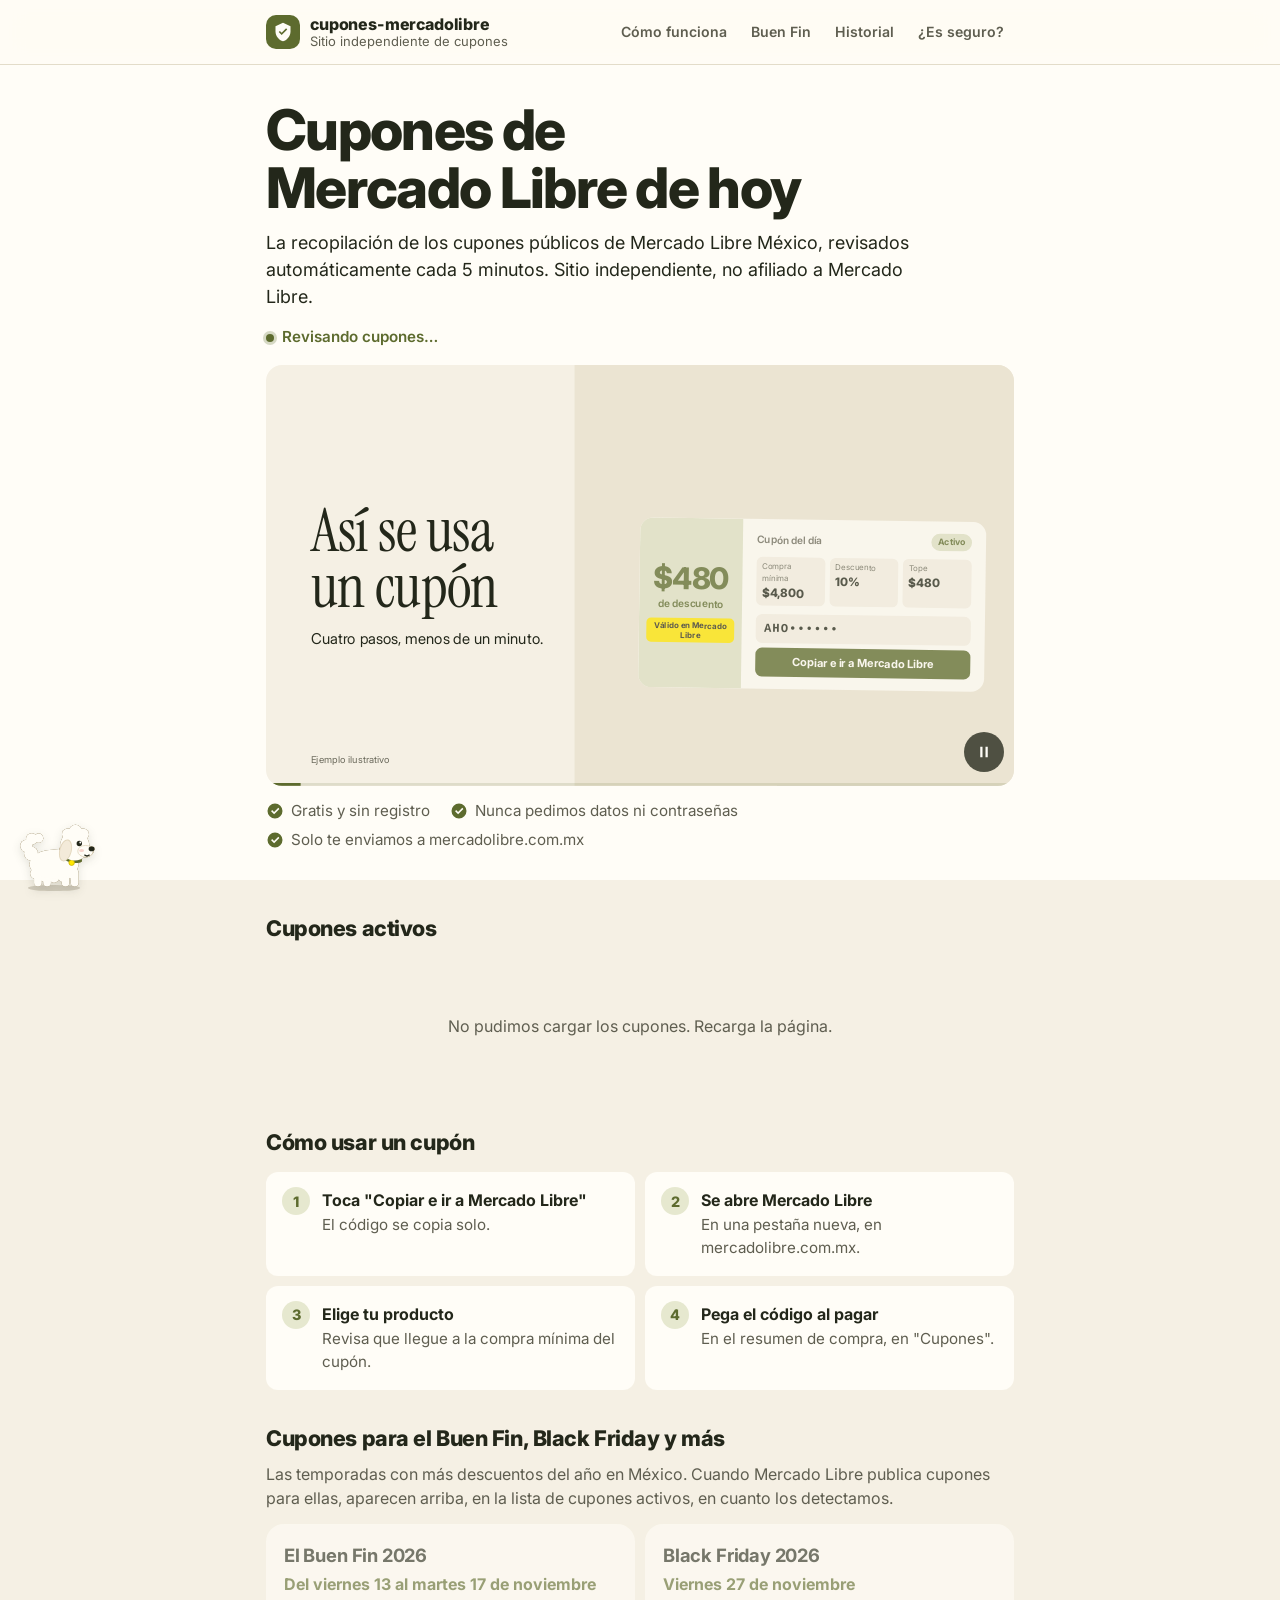
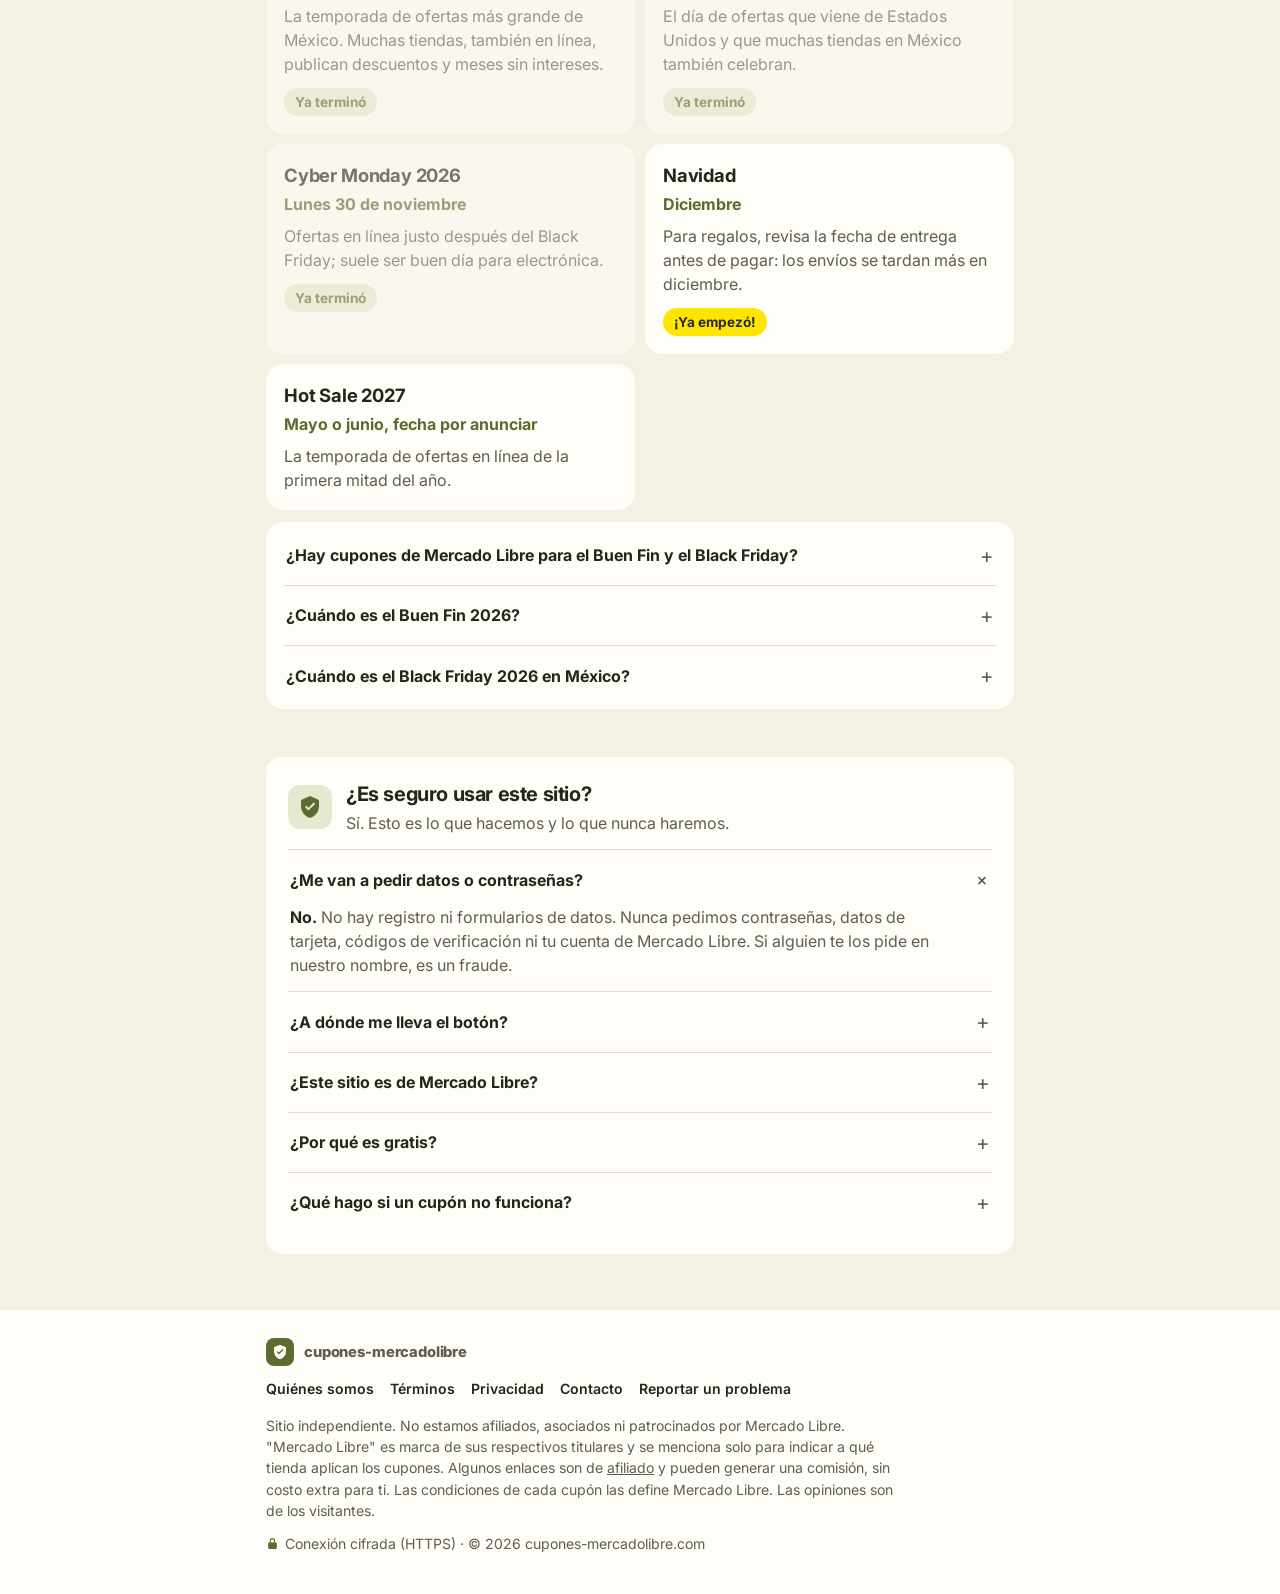
==== index.html @ 6bddc4d8 "Perrito habanero que acompaña y cupones animados - mascota.js: perrito habanero blanco dibujado en S" ====
<!doctype html>
<html lang="es-MX">
<head>
  <meta charset="utf-8">
  <meta name="viewport" content="width=device-width, initial-scale=1">
  <title>Cupones de Mercado Libre hoy: Buen Fin y Black Friday 2026</title>
  <meta name="description" content="Cupones de descuento de Mercado Libre México para hoy, revisados cada 5 minutos. Encuentra los del Buen Fin, Black Friday y Cyber Monday 2026. Gratis y sin registro.">
  <meta name="robots" content="index, follow, max-image-preview:large">
  <meta name="author" content="cupones-mercadolibre.com">
  <link rel="canonical" href="https://cupones-mercadolibre.com/">
  <meta property="og:site_name" content="cupones-mercadolibre.com (independiente)">
  <meta property="og:title" content="Cupones de Mercado Libre hoy: Buen Fin y Black Friday 2026">
  <meta property="og:description" content="Cupones públicos de Mercado Libre México revisados cada 5 minutos, también en el Buen Fin, Black Friday y Cyber Monday. Sin registro, sin pedir datos. Sitio independiente, no afiliado a Mercado Libre.">
  <meta property="og:type" content="website">
  <meta property="og:url" content="https://cupones-mercadolibre.com/">
  <meta property="og:locale" content="es_MX">
  <meta name="twitter:card" content="summary">
  <meta name="theme-color" content="#fffdf7">
  <link rel="icon" href="data:image/svg+xml,<svg xmlns='http://www.w3.org/2000/svg' viewBox='0 0 24 24'><path fill='%235d6b2e' d='M12 1 3 5v6c0 5.6 3.8 10.7 9 12 5.2-1.3 9-6.4 9-12V5l-9-4z'/><path fill='white' d='m10.4 15.6-3.5-3.5 1.4-1.4 2.1 2.1 5.3-5.3 1.4 1.4z'/></svg>">
  <link rel="preconnect" href="https://fonts.googleapis.com">
  <link rel="preconnect" href="https://fonts.gstatic.com" crossorigin>
  <link href="https://fonts.googleapis.com/css2?family=Inter:wght@400;600;700;800&family=Instrument+Serif:ital@0;1&display=swap" rel="stylesheet">
  <link rel="stylesheet" href="styles.css?v=13">
  <script type="application/ld+json">
  {
    "@context": "https://schema.org",
    "@graph": [
      {
        "@type": "Organization",
        "@id": "https://cupones-mercadolibre.com/#org",
        "name": "cupones-mercadolibre.com",
        "url": "https://cupones-mercadolibre.com/",
        "email": "contacto@cupones-mercadolibre.com",
        "description": "Sitio independiente que reúne cupones públicos para Mercado Libre México. No está afiliado, asociado ni patrocinado por MercadoLibre.",
        "contactPoint": [
          { "@type": "ContactPoint", "contactType": "customer support", "email": "contacto@cupones-mercadolibre.com", "availableLanguage": "es" },
          { "@type": "ContactPoint", "contactType": "abuse and legal", "email": "abuso@cupones-mercadolibre.com", "availableLanguage": "es" }
        ]
      },
      {
        "@type": "WebSite",
        "@id": "https://cupones-mercadolibre.com/#web",
        "url": "https://cupones-mercadolibre.com/",
        "name": "Recopilación de cupones en Mercado Libre (independiente)",
        "inLanguage": "es-MX",
        "publisher": { "@id": "https://cupones-mercadolibre.com/#org" }
      },
      {
        "@type": "FAQPage",
        "mainEntity": [
          { "@type": "Question", "name": "¿Cuándo es el Buen Fin 2026?",
            "acceptedAnswer": { "@type": "Answer", "text": "Del viernes 13 al martes 17 de noviembre de 2026, según la Secretaría de Economía." } },
          { "@type": "Question", "name": "¿Cuándo es el Black Friday 2026 en México?",
            "acceptedAnswer": { "@type": "Answer", "text": "El viernes 27 de noviembre de 2026. Muchas tiendas extienden sus ofertas hasta el Cyber Monday, el lunes 30 de noviembre." } },
          { "@type": "Question", "name": "¿Hay cupones de Mercado Libre para el Buen Fin y el Black Friday?",
            "acceptedAnswer": { "@type": "Answer", "text": "Cuando Mercado Libre publica cupones públicos para estas temporadas, aparecen en esta página en cuanto los detectamos; revisamos cada 5 minutos. Revisa la compra mínima y el tope de cada uno." } },
          { "@type": "Question", "name": "¿Me van a pedir datos o contraseñas?",
            "acceptedAnswer": { "@type": "Answer", "text": "No. No hay registro ni formularios de datos. Nunca pedimos contraseñas, tarjetas ni códigos de verificación." } },
          { "@type": "Question", "name": "¿A dónde me lleva el botón?",
            "acceptedAnswer": { "@type": "Answer", "text": "Solo a mercadolibre.com.mx, el sitio oficial. Ahí haces tu compra directamente con Mercado Libre." } },
          { "@type": "Question", "name": "¿Este sitio es de Mercado Libre?",
            "acceptedAnswer": { "@type": "Answer", "text": "No. Es un sitio independiente que reúne cupones públicos. No estamos afiliados a Mercado Libre." } },
          { "@type": "Question", "name": "¿Por qué es gratis?",
            "acceptedAnswer": { "@type": "Answer", "text": "Algunos enlaces son de afiliado: si compras, podemos recibir una pequeña comisión sin costo extra para ti." } }
        ]
      }
    ]
  }
  </script>
</head>
<body>
  <header class="top">
    <div class="wrap top-in">
      <a class="logo" href="/" aria-label="cupones-mercadolibre.com, inicio">
        <span class="logo-mark" aria-hidden="true"><svg viewBox="0 0 24 24"><path d="M12 1 3 5v6c0 5.6 3.8 10.7 9 12 5.2-1.3 9-6.4 9-12V5l-9-4z"/><path class="logo-check" d="m10.4 15.6-3.5-3.5 1.4-1.4 2.1 2.1 5.3-5.3 1.4 1.4z"/></svg></span>
        <span class="logo-txt"><span class="logo-nombre">cupones-mercadolibre</span><span class="logo-tag">Sitio independiente de cupones</span></span>
      </a>
      <nav class="nav" aria-label="Secciones">
        <a href="#como">Cómo funciona</a>
        <a href="#temporadas">Buen Fin</a>
        <a href="#historial-sec">Historial</a>
        <a href="#seguro">¿Es seguro?</a>
      </nav>
    </div>
  </header>

  <main>
    <section class="hero">
      <div class="wrap">
        <h1>Cupones de Mercado&nbsp;Libre de&nbsp;hoy</h1>
        <p class="sub">La recopilación de los cupones públicos de Mercado Libre México, revisados automáticamente cada 5 minutos. Sitio independiente, no afiliado a Mercado Libre.</p>
        <p class="vivo" id="vivo" role="status"><span class="punto" aria-hidden="true"></span><span id="vivo-texto">Revisando cupones…</span></p>
        <figure class="mg" id="mg" aria-label="Animación de 27 segundos: cómo usar un cupón, paso a paso. Los mismos pasos están escritos en «Cómo usar un cupón».">
          <div class="mg-escena" aria-hidden="true">
            <!-- Columna de texto -->
            <div class="mg-texto">
              <div class="mg-bloque" data-b="titulo">
                <p class="mg-titulo">Así se usa<br>un cupón</p>
                <p class="mg-lead">Cuatro pasos, menos de un minuto.</p>
              </div>
              <div class="mg-bloque" data-b="1"><span class="mg-n">1</span><p class="mg-h">Toca el botón del cupón</p><p class="mg-lead">«Copiar e ir a Mercado Libre» copia el código por ti.</p></div>
              <div class="mg-bloque" data-b="2"><span class="mg-n">2</span><p class="mg-h">Se abre Mercado&nbsp;Libre</p><p class="mg-lead">En una pestaña nueva, en mercadolibre.com.mx.</p></div>
              <div class="mg-bloque" data-b="3"><span class="mg-n">3</span><p class="mg-h">Elige tu producto</p><p class="mg-lead">Revisa que llegue a la compra mínima: $4,800.</p></div>
              <div class="mg-bloque" data-b="4"><span class="mg-n">4</span><p class="mg-h">Pega el código al&nbsp;pagar</p><p class="mg-lead">En el resumen de compra, en «Cupones».</p></div>
              <div class="mg-bloque" data-b="final">
                <p class="mg-titulo">Ahorraste <em data-total-ahorro>$480</em></p>
                <p class="mg-lead">Los cupones de hoy, revisados cada 5 minutos, en <span class="nowrap">cupones-mercadolibre.com</span></p>
                <p class="mg-nota">Sitio independiente, no afiliado a Mercado Libre.</p>
              </div>
            </div>

            <!-- Panel con la cámara -->
            <div class="mg-panel">
              <div class="mg-camara">
                <!-- El cupón, como se ve en este sitio -->
                <div class="mg-ticket">
                  <div class="mg-talon"><b>$480</b><span>de descuento</span><em class="mg-tienda">Válido en Mercado Libre</em></div>
                  <div class="mg-cuerpo">
                    <div class="mg-fila"><span>Cupón del día</span><i>Activo</i></div>
                    <div class="mg-datos"><div><small>Compra mínima</small>$4,800</div><div><small>Descuento</small>10%</div><div><small>Tope</small>$480</div></div>
                    <div class="mg-accion"><span class="mg-codigo"><span data-codigo>AHO••••••</span></span><span class="mg-btn">Copiar e ir a Mercado Libre</span></div>
                  </div>
                </div>
                <div class="mg-chip">AHORROMAX</div>

                <!-- El teléfono -->
                <div class="mg-tel">
                  <div class="mg-pantalla">
                    <div class="mg-barra"><span class="mg-candado"></span>mercadolibre.com.mx</div>
                    <div class="mg-vista" data-v="carga"><span class="mg-giro"></span><p>Abriendo Mercado Libre…</p></div>
                    <div class="mg-vista" data-v="producto">
                      <div class="mg-foto"><svg viewBox="0 0 200 160"><path d="M40 100V82a60 60 0 0 1 120 0v18" fill="none" stroke="currentColor" stroke-width="12" stroke-linecap="round"/><rect x="22" y="92" width="40" height="56" rx="16"/><rect x="138" y="92" width="40" height="56" rx="16"/></svg></div>
                      <p class="mg-prod">Audífonos inalámbricos con cancelación de ruido</p>
                      <p class="mg-precio">$5,299</p>
                      <p class="mg-envio">Envío gratis</p>
                      <span class="mg-btn mg-btn-ancho" data-carrito>Agregar al carrito</span>
                    </div>
                    <div class="mg-vista" data-v="pago">
                      <p class="mg-resumen">Resumen de compra</p>
                      <div class="mg-linea"><span>Producto</span><span>$5,299</span></div>
                      <div class="mg-linea"><span>Envío</span><span class="mg-verde">Gratis</span></div>
                      <p class="mg-etq">Cupones</p>
                      <div class="mg-campo"><span data-campo>Ingresa el código</span><span class="mg-aplicar" data-aplicar>Aplicar</span></div>
                      <div class="mg-linea mg-cupon" data-linea-cupon><span>Cupón AHORROMAX</span><span>−$480</span></div>
                      <div class="mg-linea mg-total"><span>Total</span><span data-total>$5,299</span></div>
                    </div>
                  </div>
                </div>

                <span class="mg-dedo"></span>
              </div>
              <div class="mg-toast">Código AHORROMAX copiado</div>
            </div>
            <span class="mg-ilustrativo">Ejemplo ilustrativo</span>
            <div class="mg-progreso"><span></span></div>
          </div>
          <button class="mg-control" type="button" aria-label="Pausar la animación" data-estado="play">
            <svg class="i-pausa" viewBox="0 0 24 24" aria-hidden="true"><path d="M7 5h3v14H7zm7 0h3v14h-3z"/></svg>
            <svg class="i-play" viewBox="0 0 24 24" aria-hidden="true"><path d="M8 5v14l11-7z"/></svg>
          </button>
        </figure>
        <ul class="confianza" aria-label="Por qué es seguro">
          <li><span class="ok" aria-hidden="true"></span>Gratis y sin registro</li>
          <li><span class="ok" aria-hidden="true"></span>Nunca pedimos datos ni contraseñas</li>
          <li><span class="ok" aria-hidden="true"></span>Solo te enviamos a mercadolibre.com.mx</li>
        </ul>
      </div>
    </section>

    <div class="wrap">
      <div class="seccion-titulo">
        <h2>Cupones activos</h2>
        <div id="categorias" class="chips" role="group" aria-label="Filtrar por categoría" hidden></div>
      </div>
      <section id="lista" class="lista" aria-live="polite">
        <div class="cupon esqueleto"></div>
        <div class="cupon esqueleto"></div>
        <div class="cupon esqueleto"></div>
      </section>
      <p id="vacio" class="vacio" hidden>Por ahora no hay cupones activos. Vuelve en unos minutos.</p>

      <section id="como" class="como" aria-labelledby="como-t">
        <h2 id="como-t">Cómo usar un cupón</h2>
        <ol class="pasos">
          <li><strong>Toca "Copiar e ir a Mercado Libre"</strong><span>El código se copia solo.</span></li>
          <li><strong>Se abre Mercado Libre</strong><span>En una pestaña nueva, en mercadolibre.com.mx.</span></li>
          <li><strong>Elige tu producto</strong><span>Revisa que llegue a la compra mínima del cupón.</span></li>
          <li><strong>Pega el código al pagar</strong><span>En el resumen de compra, en "Cupones".</span></li>
        </ol>
      </section>

      <section id="agotados-sec" class="bloque" hidden>
        <div class="seccion-titulo"><h2>Agotados hoy</h2></div>
        <div id="agotados" class="lista"></div>
      </section>

      <section id="temporadas" class="temporadas" aria-labelledby="temp-t">
        <div class="seccion-titulo">
          <h2 id="temp-t">Cupones para el Buen Fin, Black Friday y más</h2>
          <p class="seccion-sub">Las temporadas con más descuentos del año en México. Cuando Mercado Libre publica cupones para ellas, aparecen arriba, en la lista de cupones activos, en cuanto los detectamos.</p>
        </div>
        <ol class="temp-lista">
          <li data-inicio="2026-11-13" data-fin="2026-11-17">
            <h3>El Buen Fin 2026</h3>
            <p class="temp-fecha">Del viernes 13 al martes 17 de noviembre</p>
            <p>La temporada de ofertas más grande de México. Muchas tiendas, también en línea, publican descuentos y meses sin intereses.</p>
            <span class="temp-estado"></span>
          </li>
          <li data-inicio="2026-11-27" data-fin="2026-11-27">
            <h3>Black Friday 2026</h3>
            <p class="temp-fecha">Viernes 27 de noviembre</p>
            <p>El día de ofertas que viene de Estados Unidos y que muchas tiendas en México también celebran.</p>
            <span class="temp-estado"></span>
          </li>
          <li data-inicio="2026-11-30" data-fin="2026-11-30">
            <h3>Cyber Monday 2026</h3>
            <p class="temp-fecha">Lunes 30 de noviembre</p>
            <p>Ofertas en línea justo después del Black Friday; suele ser buen día para electrónica.</p>
            <span class="temp-estado"></span>
          </li>
          <li data-inicio="2026-12-01" data-fin="2026-12-24">
            <h3>Navidad</h3>
            <p class="temp-fecha">Diciembre</p>
            <p>Para regalos, revisa la fecha de entrega antes de pagar: los envíos se tardan más en diciembre.</p>
            <span class="temp-estado"></span>
          </li>
          <li>
            <h3>Hot Sale 2027</h3>
            <p class="temp-fecha">Mayo o junio, fecha por anunciar</p>
            <p>La temporada de ofertas en línea de la primera mitad del año.</p>
          </li>
        </ol>
        <div class="faq temp-faq">
          <details>
            <summary>¿Hay cupones de Mercado Libre para el Buen Fin y el Black Friday?</summary>
            <p>Cuando Mercado Libre publica cupones públicos para estas temporadas, aparecen en esta página en cuanto los detectamos; revisamos cada 5 minutos. Revisa la compra mínima y el tope de cada uno.</p>
          </details>
          <details>
            <summary>¿Cuándo es el Buen Fin 2026?</summary>
            <p>Del viernes 13 al martes 17 de noviembre de 2026, según la Secretaría de Economía.</p>
          </details>
          <details>
            <summary>¿Cuándo es el Black Friday 2026 en México?</summary>
            <p>El viernes 27 de noviembre de 2026. Muchas tiendas extienden sus ofertas hasta el Cyber Monday, el lunes 30 de noviembre.</p>
          </details>
        </div>
      </section>

      <section id="opiniones-sec" class="opiniones" aria-labelledby="op-t" hidden>
        <div class="seccion-titulo">
          <h2 id="op-t">Opiniones</h2>
          <p class="seccion-sub">¿Te funcionó un cupón? Cuéntalo para ayudar a otros.</p>
        </div>
        <form id="op-form" class="op-form">
          <label class="op-campo">Cupón
            <select id="op-cupon" name="cupon" required></select>
          </label>
          <label class="op-campo"><span>Tu nombre <small>(opcional)</small></span>
            <input name="nombre" maxlength="30" autocomplete="nickname">
          </label>
          <label class="op-campo">Tu opinión
            <textarea name="texto" maxlength="280" rows="3" required placeholder="¿Te funcionó? ¿Con qué compra lo usaste?"></textarea>
          </label>
          <div class="op-acciones">
            <span class="op-regla">Sin enlaces ni datos personales.</span>
            <button class="btn btn-chico" type="submit">Publicar</button>
          </div>
          <p class="op-error" role="alert" hidden></p>
        </form>
        <ul id="op-lista" class="op-lista"></ul>
      </section>

      <section id="historial-sec" class="bloque" hidden>
        <div class="seccion-titulo">
          <h2>Historial de cupones</h2>
          <p class="seccion-sub">Todos los cupones que hemos publicado, aunque ya no estén vigentes.</p>
        </div>
        <div id="historial" class="lista"></div>
      </section>

      <section id="seguro" class="seguro" aria-labelledby="seguro-t">
        <div class="seguro-cabeza">
          <span class="seguro-icono" aria-hidden="true"><svg viewBox="0 0 24 24"><path d="M12 1 3 5v6c0 5.6 3.8 10.7 9 12 5.2-1.3 9-6.4 9-12V5l-9-4z"/><path class="logo-check" d="m10.4 15.6-3.5-3.5 1.4-1.4 2.1 2.1 5.3-5.3 1.4 1.4z"/></svg></span>
          <div>
            <h2 id="seguro-t">¿Es seguro usar este sitio?</h2>
            <p>Sí. Esto es lo que hacemos y lo que nunca haremos.</p>
          </div>
        </div>
        <div class="faq">
          <details open>
            <summary>¿Me van a pedir datos o contraseñas?</summary>
            <p><strong>No.</strong> No hay registro ni formularios de datos. Nunca pedimos contraseñas, datos de tarjeta, códigos de verificación ni tu cuenta de Mercado Libre. Si alguien te los pide en nuestro nombre, es un fraude.</p>
          </details>
          <details>
            <summary>¿A dónde me lleva el botón?</summary>
            <p>Solo a <strong>mercadolibre.com.mx</strong>, el sitio oficial. Antes de pagar, revisa que la dirección del navegador diga <strong>mercadolibre.com.mx</strong>. Ahí haces tu compra directamente con Mercado Libre.</p>
          </details>
          <details>
            <summary>¿Este sitio es de Mercado Libre?</summary>
            <p>No. Somos un sitio <strong>independiente</strong> que reúne cupones públicos para que sea más fácil encontrarlos. No estamos afiliados a Mercado Libre. <a href="/acerca">Quiénes somos</a>.</p>
          </details>
          <details>
            <summary>¿Por qué es gratis?</summary>
            <p>Algunos enlaces son de <a href="/acerca#afiliados">afiliado</a>: si compras, podemos recibir una pequeña comisión. <strong>A ti no te cuesta nada extra</strong> y el precio es el mismo.</p>
          </details>
          <details>
            <summary>¿Qué hago si un cupón no funciona?</summary>
            <p>Los cupones los define Mercado Libre y pueden agotarse en minutos. Revisa la compra mínima y el tope. Si crees que hay un error, déjalo en las opiniones del cupón o escríbenos a <a href="mailto:contacto@cupones-mercadolibre.com">contacto@cupones-mercadolibre.com</a>.</p>
          </details>
        </div>
      </section>
    </div>
  </main>

  <footer class="pie">
    <div class="wrap">
      <div class="pie-arriba">
        <a class="logo logo-pie" href="/"><span class="logo-mark" aria-hidden="true"><svg viewBox="0 0 24 24"><path d="M12 1 3 5v6c0 5.6 3.8 10.7 9 12 5.2-1.3 9-6.4 9-12V5l-9-4z"/><path class="logo-check" d="m10.4 15.6-3.5-3.5 1.4-1.4 2.1 2.1 5.3-5.3 1.4 1.4z"/></svg></span><span class="logo-nombre">cupones-mercadolibre</span></a>
        <nav class="pie-links"><a href="/acerca">Quiénes somos</a><a href="/terminos">Términos</a><a href="/privacidad">Privacidad</a><a href="/acerca#contacto">Contacto</a><a href="/acerca#quejas">Reportar un problema</a></nav>
      </div>
      <p>Sitio independiente. No estamos afiliados, asociados ni patrocinados por Mercado Libre. "Mercado Libre" es marca de sus respectivos titulares y se menciona solo para indicar a qué tienda aplican los cupones. Algunos enlaces son de <a href="/acerca#afiliados">afiliado</a> y pueden generar una comisión, sin costo extra para ti. Las condiciones de cada cupón las define Mercado Libre. Las opiniones son de los visitantes.</p>
      <p class="pie-ssl"><span class="candado" aria-hidden="true"></span>Conexión cifrada (HTTPS) · © <span id="anio"></span> cupones-mercadolibre.com<button id="mostrar-perrito" class="mostrar-perrito" type="button" hidden> · Mostrar al perrito</button></p>
    </div>
  </footer>

  <div id="toast" class="toast" role="status" aria-live="polite"></div>

  <script src="app.js?v=13"></script>
  <script src="motion.js?v=11" defer></script>
  <script src="mascota.js?v=13" defer></script>
</body>
</html>
---- styles.css ----
/* Paleta marfil y verde oliva, siempre clara (también con el celular en modo oscuro). */
:root {
  color-scheme: light;
  --bg: #f5f0e4;
  --card: #fffdf7;
  --text: #23271a;
  --muted: #5f5e50;
  --line: #e3dcc9;
  --soft: #efe9da;
  --accent: #5d6b2e;
  --accent-ink: #fffdf7;
  --accent-soft: #e6e8cf;
  --accent-line: #cdd2a8;
  --warn: #9a4a0c;
  --warn-soft: #f8ead8;
  --heart: #c2263f;
  --heart-soft: #f9e3e3;
  --ml: #ffe600;
  --radius: 14px;
  --ease-out: cubic-bezier(0.23, 1, 0.32, 1);
}

* { box-sizing: border-box; }
[hidden] { display: none !important; }
html { -webkit-text-size-adjust: 100%; scroll-behavior: smooth; scroll-padding-top: 72px; }
body {
  margin: 0;
  font-family: Inter, system-ui, -apple-system, "Segoe UI", Roboto, sans-serif;
  background: var(--bg);
  color: var(--text);
  line-height: 1.5;
  -webkit-font-smoothing: antialiased;
}
.wrap { max-width: 780px; margin: 0 auto; padding: 0 16px; }
.nowrap { white-space: nowrap; }
button, input, textarea { font: inherit; color: inherit; }
::selection { background: var(--accent-soft); color: var(--text); }
:focus-visible { outline: 2px solid var(--accent); outline-offset: 2px; border-radius: 6px; }
svg { display: block; }

/* ---------- Encabezado ---------- */
.top {
  position: sticky; top: 0; z-index: 10;
  background: color-mix(in srgb, var(--card) 92%, transparent);
  backdrop-filter: saturate(180%) blur(12px);
  -webkit-backdrop-filter: saturate(180%) blur(12px);
  border-bottom: 1px solid var(--line);
}
.top-in { display: flex; align-items: center; justify-content: space-between; gap: 16px; height: 64px; }
.logo { display: flex; align-items: center; gap: 10px; color: var(--text); text-decoration: none; min-width: 0; }
.logo-mark { flex: none; width: 34px; height: 34px; display: grid; place-items: center; border-radius: 10px; background: var(--accent); }
.logo-mark svg { width: 20px; height: 20px; fill: var(--accent-ink); }
.logo-mark .logo-check { fill: var(--accent); }
.logo-txt { display: flex; flex-direction: column; line-height: 1.15; min-width: 0; }
.logo-nombre { font-weight: 800; font-size: 1rem; letter-spacing: -.01em; white-space: nowrap; }
.logo-tag { font-size: .8125rem; color: var(--muted); font-weight: 400; white-space: nowrap; }
.nav { display: flex; gap: 4px; }
.nav a { color: var(--muted); text-decoration: none; font-size: .88rem; font-weight: 600; padding: 8px 10px; border-radius: 8px; transition: color 150ms ease, background-color 150ms ease; }
.nav a:hover { color: var(--text); background: var(--soft); }

/* ---------- Portada ---------- */
.hero { background: var(--card); padding: 36px 0 28px; }
.vivo { display: flex; align-items: center; gap: 8px; margin: 16px 0 0; color: var(--accent); font-size: .95rem; font-weight: 600; }
.punto { width: 8px; height: 8px; border-radius: 50%; background: var(--accent); box-shadow: 0 0 0 3px color-mix(in srgb, var(--accent) 25%, transparent); }
.hero h1 {
  margin: 0;
  font-size: clamp(2.2rem, 7vw, 3.5rem);
  line-height: 1.04; letter-spacing: -.03em; font-weight: 800;
  text-wrap: balance;
}
.sub { margin: 12px 0 0; color: var(--text); max-width: 60ch; font-size: 1.125rem; }

.confianza { list-style: none; margin: 14px 0 0; padding: 0; display: flex; flex-wrap: wrap; gap: 6px 20px; }
.confianza li { display: flex; align-items: center; gap: 7px; font-size: .95rem; color: var(--muted); }
.ok {
  flex: none; width: 18px; height: 18px; border-radius: 50%; background: var(--accent);
  -webkit-mask: url("data:image/svg+xml,%3Csvg xmlns='http://www.w3.org/2000/svg' viewBox='0 0 24 24'%3E%3Cpath d='M12 2a10 10 0 1 0 0 20 10 10 0 0 0 0-20zm-1.2 14.2-4-4 1.4-1.4 2.6 2.6 5.6-5.6 1.4 1.4-7 7z'/%3E%3C/svg%3E") center / contain no-repeat;
          mask: url("data:image/svg+xml,%3Csvg xmlns='http://www.w3.org/2000/svg' viewBox='0 0 24 24'%3E%3Cpath d='M12 2a10 10 0 1 0 0 20 10 10 0 0 0 0-20zm-1.2 14.2-4-4 1.4-1.4 2.6 2.6 5.6-5.6 1.4 1.4-7 7z'/%3E%3C/svg%3E") center / contain no-repeat;
}


/* ---------- Cómo funciona ---------- */
.como { margin-top: 48px; }
.como h2 { margin: 0 0 14px; font-size: 1.35rem; letter-spacing: -.02em; font-weight: 800; }
.pasos { list-style: none; padding: 0; margin: 0; display: grid; grid-template-columns: repeat(2, 1fr); gap: 10px; counter-reset: paso; }
.pasos li { counter-increment: paso; position: relative; background: var(--card); border-radius: 12px; padding: 16px 16px 16px 56px; }
.pasos li::before {
  content: counter(paso); position: absolute; left: 16px; top: 15px;
  display: grid; place-items: center; width: 28px; height: 28px; border-radius: 50%;
  background: var(--accent-soft); color: var(--accent); font-weight: 800; font-size: .9rem;
}
.pasos strong { display: block; font-size: 1rem; }
.pasos span { display: block; font-size: .95rem; color: var(--muted); margin-top: 2px; }

/* ---------- Títulos de sección ---------- */
.seccion-titulo { display: flex; flex-wrap: wrap; align-items: center; justify-content: space-between; gap: 8px 16px; margin: 32px 0 14px; }
.seccion-titulo h2 { margin: 0; font-size: 1.35rem; letter-spacing: -.02em; font-weight: 800; }
.seccion-sub { margin: 0; width: 100%; color: var(--muted); font-size: 1rem; }
.bloque { margin-top: 8px; }

/* Filtros */
.chips { display: flex; gap: 8px; flex-wrap: wrap; }
.chip {
  font-size: .85rem; font-weight: 600;
  border: 1px solid var(--line); background: var(--card); color: var(--text);
  padding: 6px 14px; border-radius: 999px; cursor: pointer;
  transition: transform 140ms var(--ease-out), background-color 150ms ease, color 150ms ease;
}
.chip:active { transform: scale(0.97); }
.chip[aria-pressed="true"] { background: var(--text); border-color: var(--text); color: var(--card); }

/* ---------- Cupones ---------- */
/* Tarjeta sencilla, pensada primero para el celular: monto, condiciones, código y un botón. */
.lista { display: grid; gap: 12px; }
.cupon {
  display: flex; flex-direction: column; gap: 14px;
  background: var(--card);
  border-radius: 18px;
  padding: 18px;
}

.cupon-cabeza { display: flex; justify-content: space-between; align-items: center; gap: 12px; margin-bottom: -6px; }
.cupon-cat { display: block; font-size: .875rem; font-weight: 600; color: var(--muted); }
.cupon-monto { margin: 0; color: var(--accent); line-height: 1.1; }
.monto { font-size: 2.25rem; font-weight: 800; letter-spacing: -.03em; }
.monto-sufijo { font-size: 1rem; font-weight: 600; }
/* Dónde se usa el cupón: etiqueta de texto, sin el logotipo de Mercado Libre. */
.tienda {
  flex: none; padding: 5px 11px; border-radius: 999px;
  background: var(--ml); color: #2b2a1e;
  font-size: .8125rem; font-weight: 700; line-height: 1.2; white-space: nowrap;
}
.cupon-cond { margin: 0; font-size: 1rem; color: var(--text); }
.cupon-cond b { font-weight: 700; }
.nota { margin: 0; font-size: .92rem; color: var(--muted); }

/* El código, como un recorte de cupón */
.codigo {
  display: flex; align-items: center; justify-content: space-between; gap: 12px;
  height: 52px; padding: 0 16px;
  border: 2px dashed var(--accent-line); border-radius: 12px; background: var(--soft);
  transition: border-color 200ms ease, background-color 200ms ease, color 200ms ease;
}
.codigo-etq { font-size: .85rem; font-weight: 600; color: var(--muted); }
.codigo-txt {
  font-family: ui-monospace, "SF Mono", Consolas, monospace;
  font-size: 1.15rem; font-weight: 700; letter-spacing: .1em;
  overflow: hidden; text-overflow: ellipsis; white-space: nowrap;
}
.codigo.visto { border-style: solid; border-color: var(--accent); background: var(--accent-soft); color: var(--accent); }

.btn {
  font-weight: 700; font-size: 1rem;
  height: 52px; padding: 0 22px;
  border: 0; border-radius: 12px; cursor: pointer;
  background: var(--accent); color: var(--accent-ink);
  text-decoration: none; display: inline-flex; align-items: center; justify-content: center;
  text-align: center;
  transition: transform 140ms var(--ease-out), filter 150ms ease, opacity 150ms ease;
}
.btn:active { transform: scale(0.97); }
.btn:disabled { opacity: .6; cursor: default; }
.btn.full { width: 100%; }
.btn-chico { height: 40px; padding: 0 18px; font-size: .92rem; }

.cupon-pie { display: flex; justify-content: space-between; align-items: center; gap: 10px; font-size: .88rem; color: var(--muted); }
.vence .pronto { color: var(--warn); font-weight: 600; }
.estado { display: inline-block; margin-right: 8px; font-size: .82rem; font-weight: 700; padding: 3px 9px; border-radius: 999px; white-space: nowrap; }
.estado-pocas { color: var(--warn); background: var(--warn-soft); }
.estado-proximamente, .estado-agotado, .estado-vencido, .estado-finalizado { color: var(--muted); background: var(--soft); }

/* Me gusta */
.like {
  flex: none; display: inline-flex; align-items: center; gap: 6px;
  height: 40px; min-width: 44px; padding: 0 12px; border-radius: 999px;
  border: 1px solid var(--line); background: var(--card); cursor: pointer;
  font-size: .9rem; font-weight: 600; color: var(--muted);
  transition: transform 140ms var(--ease-out), background-color 150ms ease, color 150ms ease, border-color 150ms ease;
}
.like span:empty { display: none; }
.like svg { width: 18px; height: 18px; fill: currentColor; }
.like:active { transform: scale(0.94); }
.like.activo { color: var(--heart); background: var(--heart-soft); border-color: transparent; }
.like.activo svg { animation: latido 300ms var(--ease-out); }
@keyframes latido { 40% { transform: scale(1.25); } }

/* Agotados e historial: la misma tarjeta, más apagada */
.es-apagado .cupon-monto { color: var(--muted); }
.es-apagado .monto { text-decoration: line-through; text-decoration-thickness: 2px; }
.es-apagado .tienda { background: var(--line); color: var(--muted); }
.es-apagado .codigo { border-color: var(--line); color: var(--muted); }
.es-historial { padding: 14px 16px; gap: 10px; }
.es-historial .monto { font-size: 1.6rem; }
.es-historial .codigo { height: 44px; }

/* ---------- Temporadas de ofertas ---------- */
.temporadas { margin-top: 8px; }
.temp-lista { list-style: none; margin: 0; padding: 0; display: grid; gap: 10px; }
.temp-lista li { position: relative; background: var(--card); border-radius: 18px; padding: 18px; }
.temp-lista h3 { margin: 0; font-size: 1.15rem; letter-spacing: -.01em; }
.temp-fecha { margin: 2px 0 0; color: var(--accent); font-weight: 700; }
.temp-lista p:not(.temp-fecha) { margin: 8px 0 0; color: var(--muted); }
.temp-estado:not(:empty) {
  display: inline-block; margin-top: 12px; padding: 4px 11px; border-radius: 999px;
  background: var(--accent-soft); color: var(--accent); font-size: .85rem; font-weight: 700;
}
.temp-lista .en-curso .temp-estado { background: var(--ml); color: #2b2a1e; }
.temp-lista .terminada { opacity: .6; }
.temp-faq { margin-top: 12px; background: var(--card); border-radius: 18px; padding: 4px 18px; }
.temp-faq details:first-child { border-top: 0; }

@media (min-width: 720px) {
  .temp-lista { grid-template-columns: repeat(2, 1fr); }
}

/* ---------- Opiniones (sección aparte) ---------- */
.opiniones { margin-top: 8px; }
.op-form { display: grid; gap: 12px; background: var(--card); border-radius: 18px; padding: 18px; }
.op-campo { display: grid; gap: 6px; font-size: .92rem; font-weight: 600; }
.op-campo small { font-size: inherit; font-weight: 400; color: var(--muted); }
.op-form select, .op-form input, .op-form textarea {
  width: 100%; border: 1px solid var(--line); background: var(--bg);
  border-radius: 10px; padding: 10px 12px; font-size: 1rem; font-weight: 400; resize: vertical;
}
.op-form select { height: 46px; }
.op-form select:focus, .op-form input:focus, .op-form textarea:focus { outline: 2px solid var(--accent); outline-offset: 1px; border-color: transparent; }
.op-acciones { display: flex; align-items: center; justify-content: space-between; gap: 8px; }
.op-regla { font-size: .85rem; color: var(--muted); }
.op-error { margin: 0; font-size: .9rem; color: var(--warn); font-weight: 600; }
.op-lista { list-style: none; margin: 12px 0 0; padding: 0; display: grid; gap: 8px; }
.op-lista li { background: var(--card); border-radius: 14px; padding: 12px 16px; }
.op-cabeza { display: flex; justify-content: space-between; gap: 8px; font-size: .9rem; }
.op-cabeza span { color: var(--muted); }
.op-sobre { display: block; margin-top: 2px; font-size: .85rem; font-weight: 600; color: var(--accent); }
.op-lista p { margin: 6px 0 0; font-size: 1rem; overflow-wrap: anywhere; }
.op-lista .op-vacio { background: transparent; color: var(--muted); text-align: center; }

@media (min-width: 720px) {
  .lista { grid-template-columns: repeat(2, 1fr); }
}

/* ---------- Perrito habanero ---------- */
.perrito {
  position: fixed; left: 0; bottom: max(8px, env(safe-area-inset-bottom)); z-index: 15;
  width: 92px; pointer-events: none;
}
.perrito-cuerpo {
  display: block; width: 92px; height: 77px; padding: 0; border: 0; background: none; cursor: pointer;
  pointer-events: auto; -webkit-tap-highlight-color: transparent;
}
.perrito-cuerpo:focus-visible { outline-offset: 0; }
.perrito svg { width: 100%; height: 100%; overflow: visible; transition: transform 200ms var(--ease-out); }
.perrito.a-la-izquierda svg { transform: scaleX(-1); }

/* Colores: blanco cálido con sombras marfil, collar verde oliva y placa amarilla */
.perrito .p-sombra { fill: rgba(35, 39, 26, .09); }
/* Sin bordes por pieza: el contorno sale de la silueta completa (drop-shadow), así no se ven costuras. */
.perrito .p-pata rect, .perrito .p-pelo, .perrito .p-torso, .perrito .p-cola circle, .perrito .p-craneo { fill: #fffdf7; }
.perrito .p-hocico { fill: #fffdf7; stroke: #e4d9c2; stroke-width: 1.2; }
.perrito svg { filter: drop-shadow(0 0 .7px #a99c7d) drop-shadow(0 0 .7px #a99c7d) drop-shadow(0 3px 4px rgba(35, 39, 26, .12)); }
.perrito .p-oreja { fill: #f3ead9; stroke: #e2d6bd; stroke-width: 1.2; }
.perrito .p-nariz, .perrito .p-ojo { fill: #23271a; }
.perrito .p-brillo { fill: #fff; }
.perrito .p-chapeta { fill: #f2b3aa; opacity: .55; }
.perrito .p-collar { fill: none; stroke: var(--accent); stroke-width: 5; stroke-linecap: round; }
.perrito .p-placa { fill: var(--ml); stroke: #c9b400; stroke-width: 1; }
.perrito .p-boca-cerrada { fill: none; stroke: #23271a; stroke-width: 1.6; stroke-linecap: round; }
.perrito .p-boca-abierta { display: none; }
.perrito .p-boca-abierta ellipse:first-child { fill: #6e2f2f; }
.perrito .p-lengua { fill: #e98b8b; }

/* Movimiento: la cola se mueve siempre; las patas, al caminar; la cabeza, al ladrar */
.perrito .p-cola { transform-origin: 32px 56px; animation: cola 900ms ease-in-out infinite alternate; }
.perrito .p-pata { transform-box: fill-box; transform-origin: 50% 8%; }
.perrito.caminando .p-pata-1, .perrito.caminando .p-pata-4 { animation: paso 320ms ease-in-out infinite alternate; }
.perrito.caminando .p-pata-2, .perrito.caminando .p-pata-3 { animation: paso 320ms ease-in-out infinite alternate-reverse; }
.perrito.caminando .p-cuerpo { animation: trote 320ms ease-in-out infinite alternate; }
.perrito .p-cabeza { transform-origin: 86px 58px; }
.perrito.ladrando .p-cabeza { animation: guau 380ms var(--ease-out) 2; }
.perrito.ladrando .p-boca-abierta { display: inline; }
.perrito.ladrando .p-boca-cerrada { display: none; }
.perrito.ladrando .p-cola { animation-duration: 260ms; }
@keyframes cola { from { transform: rotate(-8deg); } to { transform: rotate(10deg); } }
@keyframes paso { from { transform: rotate(-16deg); } to { transform: rotate(16deg); } }
@keyframes trote { from { transform: translateY(0); } to { transform: translateY(-2px); } }
@keyframes guau { 40% { transform: rotate(-9deg) translateY(-2px); } }

/* Globo de texto */
.perrito-globo {
  position: absolute; bottom: calc(100% + 6px); left: 6px;
  display: flex; align-items: flex-start; gap: 6px;
  width: max-content; max-width: min(260px, calc(100vw - 32px));
  padding: 10px 8px 10px 14px; border-radius: 16px;
  background: var(--text); color: var(--card);
  font-size: .92rem; font-weight: 600; line-height: 1.35;
  pointer-events: auto;
  transform-origin: 24px 100%;
  animation: globo 260ms var(--ease-out);
}
.perrito-globo::after {
  content: ""; position: absolute; top: 100%; left: 26px;
  border: 7px solid transparent; border-top-color: var(--text);
}
.perrito.globo-derecha .perrito-globo { left: auto; right: 6px; transform-origin: calc(100% - 24px) 100%; }
.perrito.globo-derecha .perrito-globo::after { left: auto; right: 26px; }
.perrito-cerrar {
  flex: none; width: 24px; height: 24px; margin-top: -2px; border: 0; border-radius: 50%;
  background: rgba(255, 253, 247, .14); color: inherit; font-size: 1rem; line-height: 1; cursor: pointer;
}
@keyframes globo { from { opacity: 0; transform: scale(.85) translateY(6px); } }
.mostrar-perrito { background: none; border: 0; padding: 0; color: inherit; font: inherit; text-decoration: underline; cursor: pointer; }

/* ---------- Animaciones de los cupones ---------- */
/* Aparecen al entrar en pantalla (solo si el script corre; sin él, se ven normales). */
.js-anim .cupon:not(.esqueleto) { opacity: 0; transform: translateY(16px); transition: opacity 420ms var(--ease-out), transform 420ms var(--ease-out); transition-delay: var(--retraso, 0ms); }
.js-anim .cupon.visible { opacity: 1; transform: none; }
.sin-animar .cupon { transition: none; }

/* Al copiar: el código sube en su lugar y el recorte se "sella" */
.codigo.revela { animation: sello 420ms var(--ease-out); }
.codigo.revela .codigo-txt { animation: subir 360ms var(--ease-out); }
@keyframes sello { 30% { transform: scale(1.03); } }
@keyframes subir { from { opacity: 0; transform: translateY(60%); } }

/* Flecha del botón */
.btn .flecha { width: 18px; height: 18px; margin-left: 8px; fill: currentColor; flex: none; transition: transform 200ms var(--ease-out); }

/* Me gusta: un anillo sale del corazón */
.like { position: relative; }
.like.activo::after {
  content: ""; position: absolute; left: 12px; top: 50%; width: 20px; height: 20px; margin-top: -10px;
  border-radius: 50%; border: 2px solid var(--heart); opacity: 0; animation: anillo 480ms var(--ease-out);
}
@keyframes anillo { from { opacity: .8; transform: scale(.4); } to { opacity: 0; transform: scale(1.8); } }

@media (hover: hover) and (pointer: fine) {
  .js-anim .cupon.visible { transition: opacity 420ms var(--ease-out), transform 220ms var(--ease-out), background-color 200ms ease; }
  .js-anim .cupon.visible:not(.es-apagado):hover { transform: translateY(-3px); }
  .btn:hover .flecha { transform: translateX(4px); }
}

@media (max-width: 560px) {
  .toast { bottom: 84px; }
  .perrito, .perrito-cuerpo { width: 76px; }
  .perrito-cuerpo { height: 64px; }
}

@media (prefers-reduced-motion: reduce) {
  .perrito .p-cola, .perrito.caminando .p-pata, .perrito.caminando .p-cuerpo, .perrito.ladrando .p-cabeza, .perrito-globo { animation: none; }
  .js-anim .cupon:not(.esqueleto) { opacity: 1; transform: none; transition: none; }
  .codigo.revela, .codigo.revela .codigo-txt, .like.activo::after { animation: none; }
}

/* Esqueleto de carga */
.esqueleto { height: 260px; background: linear-gradient(90deg, var(--card), var(--soft), var(--card)); background-size: 200% 100%; animation: brillo 1.2s linear infinite; }
@keyframes brillo { to { background-position: -200% 0; } }
.vacio { text-align: center; color: var(--muted); padding: 40px 0; }

/* ---------- ¿Es seguro? ---------- */
.seguro { margin-top: 48px; background: var(--card); border-radius: 16px; padding: 22px; }
.seguro-cabeza { display: flex; gap: 14px; align-items: center; margin-bottom: 14px; }
.seguro-icono { flex: none; width: 44px; height: 44px; border-radius: 12px; background: var(--accent-soft); display: grid; place-items: center; }
.seguro-icono svg { width: 24px; height: 24px; fill: var(--accent); }
.seguro-icono .logo-check { fill: var(--accent-soft); }
.seguro h2 { margin: 0; font-size: 1.25rem; letter-spacing: -.02em; }
.seguro-cabeza p { margin: 2px 0 0; color: var(--muted); font-size: 1rem; }
.faq details { border-top: 1px solid var(--line); }
.faq summary {
  list-style: none; cursor: pointer;
  display: flex; justify-content: space-between; align-items: center; gap: 12px;
  padding: 14px 2px; font-weight: 700; font-size: 1rem;
}
.faq summary::-webkit-details-marker { display: none; }
.faq summary::after { content: "+"; flex: none; font-size: 1.3rem; font-weight: 400; color: var(--muted); transition: transform 200ms var(--ease-out); }
.faq details[open] summary::after { transform: rotate(45deg); }
.faq p { margin: -4px 2px 14px; color: var(--muted); font-size: 1rem; max-width: 65ch; }
.faq p strong { color: var(--text); }
.faq a { color: var(--accent); font-weight: 600; }

/* ---------- Pie ---------- */
.pie { margin-top: 56px; background: var(--card); padding: 28px 0 32px; font-size: .88rem; color: var(--muted); }
.pie p { margin: 0 0 8px; max-width: 70ch; }
.pie a { color: inherit; }
.pie-arriba { display: flex; flex-wrap: wrap; align-items: center; justify-content: space-between; gap: 12px 24px; margin-bottom: 16px; }
.logo-pie .logo-mark { width: 28px; height: 28px; border-radius: 8px; }
.logo-pie .logo-mark svg { width: 16px; height: 16px; }
.logo-pie .logo-nombre { font-size: .92rem; }
.pie-links { display: flex; flex-wrap: wrap; gap: 6px 16px; }
.pie-links a { color: var(--text); font-weight: 600; text-decoration: none; }
.pie-links a:hover { text-decoration: underline; }
.pie-ssl { margin-top: 12px !important; }
.candado {
  display: inline-block; vertical-align: -1px; margin-right: 6px;
  width: 13px; height: 13px; background: var(--accent);
  -webkit-mask: url("data:image/svg+xml,%3Csvg xmlns='http://www.w3.org/2000/svg' viewBox='0 0 24 24'%3E%3Cpath d='M7 10V7a5 5 0 0 1 10 0v3h1a2 2 0 0 1 2 2v8a2 2 0 0 1-2 2H6a2 2 0 0 1-2-2v-8a2 2 0 0 1 2-2h1zm2 0h6V7a3 3 0 0 0-6 0v3z'/%3E%3C/svg%3E") center / contain no-repeat;
          mask: url("data:image/svg+xml,%3Csvg xmlns='http://www.w3.org/2000/svg' viewBox='0 0 24 24'%3E%3Cpath d='M7 10V7a5 5 0 0 1 10 0v3h1a2 2 0 0 1 2 2v8a2 2 0 0 1-2 2H6a2 2 0 0 1-2-2v-8a2 2 0 0 1 2-2h1zm2 0h6V7a3 3 0 0 0-6 0v3z'/%3E%3C/svg%3E") center / contain no-repeat;
}

/* ---------- Animación "Cómo usar un cupón" ----------
   Escena fija de 1600×900 escalada al ancho del contenedor (--k lo pone motion.js).
   Tiene su propia paleta editorial: marfil y verde oliva, igual en modo claro y oscuro. */
.mg {
  --marfil: #f5f0e4; --panel: #ebe4d2; --tinta: #23271a; --oliva: #5d6b2e; --oliva-suave: #dfe2c6; --gris: #6b6a5c;
  position: relative; margin: 16px 0 0; aspect-ratio: 16 / 9; overflow: hidden;
  border-radius: 16px; background: var(--marfil); color: var(--tinta);
}
.mg-escena { position: absolute; left: 0; top: 0; width: 1600px; height: 900px; transform: scale(var(--k, .4)); transform-origin: 0 0; }
.mg-escena * { box-sizing: border-box; }
.mg-escena > *, .mg-camara > *, .mg-texto > * { position: absolute; }
.mg-escena [data-anim] { will-change: transform, opacity; }

/* Texto */
.mg-texto { left: 0; top: 0; width: 660px; height: 900px; }
.mg-bloque { left: 96px; top: 0; bottom: 0; width: 520px; display: flex; flex-direction: column; justify-content: center; opacity: 0; }
.mg-titulo, .mg-h { font-family: "Instrument Serif", Georgia, serif; font-weight: 400; margin: 0; letter-spacing: -.01em; color: var(--tinta); }
.mg-titulo { font-size: 128px; line-height: .95; }
.mg-titulo em { color: var(--oliva); }
.mg-h { font-size: 96px; line-height: .98; }
.mg-n { font-family: "Instrument Serif", Georgia, serif; font-size: 64px; line-height: 1; color: var(--oliva); margin-bottom: 18px; }
.mg-lead { margin: 28px 0 0; font-size: 32px; line-height: 1.35; color: var(--tinta); }
.mg-nota { margin: 24px 0 0; font-size: 22px; color: var(--gris); }

/* Panel y cámara */
.mg-panel { left: 660px; top: 0; width: 940px; height: 900px; background: var(--panel); overflow: hidden; }
.mg-panel > * { position: absolute; }
.mg-camara { left: 0; top: 0; width: 940px; height: 900px; transform-origin: 0 0; }
.mg-ilustrativo { left: 96px; bottom: 40px; font-size: 20px; color: var(--gris); }

/* Cupón */
.mg-ticket { left: 100px; top: 320px; width: 740px; display: flex; background: #fffdf7; border-radius: 28px; overflow: hidden; opacity: 0; }
.mg-talon { width: 220px; flex: none; display: flex; flex-direction: column; align-items: center; justify-content: center; background: var(--oliva-suave); color: var(--oliva); }
.mg-talon b { font-size: 64px; font-weight: 800; letter-spacing: -.03em; line-height: 1; }
.mg-talon span { font-size: 22px; font-weight: 600; margin-top: 6px; }
.mg-tienda { margin: 14px 16px 0; padding: 6px 12px; border-radius: 10px; background: #ffe600; color: #2b2a1e; font-style: normal; font-size: 17px; font-weight: 700; line-height: 1.2; text-align: center; }
.mg-cuerpo { flex: 1; padding: 26px 30px; display: flex; flex-direction: column; gap: 18px; }
.mg-fila { display: flex; justify-content: space-between; align-items: center; font-size: 22px; font-weight: 600; color: var(--gris); }
.mg-fila i { font-style: normal; font-size: 19px; font-weight: 700; color: var(--oliva); background: var(--oliva-suave); padding: 4px 14px; border-radius: 999px; }
.mg-datos { display: grid; grid-template-columns: repeat(3, 1fr); gap: 10px; font-size: 25px; font-weight: 800; }
.mg-datos div { background: var(--marfil); border-radius: 12px; padding: 8px 12px; }
.mg-datos small { display: block; font-size: 17px; font-weight: 400; color: var(--gris); }
.mg-accion { display: flex; flex-direction: column; gap: 10px; }
.mg-codigo { display: flex; align-items: center; padding: 0 18px; height: 62px; border-radius: 14px; background: var(--marfil); font-family: ui-monospace, Consolas, monospace; font-size: 26px; font-weight: 700; letter-spacing: .08em; transition: background-color .3s, color .3s; }
.mg-codigo.on { background: var(--oliva-suave); color: var(--oliva); }
.mg-btn { display: inline-flex; align-items: center; justify-content: center; height: 62px; padding: 0 28px; border-radius: 14px; background: var(--oliva); color: #fffdf7; font-size: 24px; font-weight: 700; white-space: nowrap; transition: background-color .3s; }
.mg-btn.on { background: var(--tinta); }
.mg-chip { left: 0; top: 0; padding: 14px 24px; border-radius: 999px; background: var(--oliva); color: #fffdf7; font-family: ui-monospace, Consolas, monospace; font-size: 26px; font-weight: 700; letter-spacing: .08em; opacity: 0; }

/* Teléfono */
.mg-tel { left: 280px; top: 60px; width: 380px; height: 780px; border-radius: 56px; background: var(--tinta); padding: 14px; opacity: 0; }
.mg-pantalla { position: relative; width: 100%; height: 100%; border-radius: 44px; background: #fffdf7; overflow: hidden; }
.mg-barra { position: absolute; left: 18px; right: 18px; top: 26px; height: 46px; border-radius: 23px; background: var(--marfil); display: flex; align-items: center; justify-content: center; gap: 8px; font-size: 19px; font-weight: 600; color: var(--tinta); }
.mg-candado { width: 14px; height: 16px; border-radius: 3px; background: var(--oliva); position: relative; }
.mg-candado::before { content: ""; position: absolute; left: 3px; top: -7px; width: 8px; height: 9px; border: 2.5px solid var(--oliva); border-bottom: 0; border-radius: 6px 6px 0 0; }
.mg-vista { position: absolute; left: 0; right: 0; top: 92px; bottom: 0; padding: 0 24px; opacity: 0; }
.mg-vista[data-v="carga"] { display: flex; flex-direction: column; align-items: center; justify-content: center; gap: 22px; padding-bottom: 92px; font-size: 22px; color: var(--gris); }
.mg-giro { width: 54px; height: 54px; border-radius: 50%; border: 6px solid var(--oliva-suave); border-top-color: var(--oliva); }
.mg-foto { height: 270px; border-radius: 22px; background: var(--marfil); display: grid; place-items: center; color: var(--tinta); }
.mg-foto svg { width: 190px; fill: var(--tinta); }
.mg-prod { margin: 22px 0 0; font-size: 23px; line-height: 1.3; }
.mg-precio { margin: 12px 0 0; font-size: 44px; font-weight: 800; letter-spacing: -.02em; }
.mg-envio { margin: 2px 0 0; font-size: 20px; font-weight: 600; color: var(--oliva); }
.mg-btn-ancho { position: absolute; left: 24px; right: 24px; bottom: 40px; }
.mg-resumen { margin: 10px 0 18px; font-size: 30px; font-weight: 800; }
.mg-linea { display: flex; justify-content: space-between; font-size: 22px; padding: 10px 0; }
.mg-verde { color: var(--oliva); font-weight: 700; }
.mg-etq { margin: 22px 0 10px; font-size: 20px; font-weight: 700; color: var(--gris); }
.mg-campo { display: flex; align-items: center; justify-content: space-between; height: 64px; padding: 0 8px 0 18px; border-radius: 14px; background: var(--marfil); font-size: 20px; color: var(--gris); }
.mg-campo.on { color: var(--tinta); font-family: ui-monospace, Consolas, monospace; font-weight: 700; letter-spacing: .06em; box-shadow: inset 0 0 0 2px var(--oliva); }
.mg-aplicar { height: 48px; padding: 0 18px; border-radius: 10px; background: var(--oliva); color: #fffdf7; display: grid; place-items: center; font-family: Inter, sans-serif; font-size: 19px; font-weight: 700; letter-spacing: 0; }
.mg-cupon { color: var(--oliva); font-weight: 700; opacity: 0; }
.mg-total { margin-top: 12px; padding-top: 18px; font-size: 30px; font-weight: 800; }

/* Toque, aviso y progreso */
.mg-dedo { left: 0; top: 0; width: 70px; height: 70px; margin: -35px 0 0 -35px; border-radius: 50%; background: rgba(35, 39, 26, .22); box-shadow: 0 0 0 3px rgba(255, 253, 247, .9); opacity: 0; }
.mg-toast { left: 0; right: 0; margin: 0 auto; width: max-content; top: 780px; padding: 18px 30px; border-radius: 999px; background: var(--tinta); color: #fffdf7; font-size: 26px; font-weight: 600; white-space: nowrap; opacity: 0; }
.mg.chico .mg-lead, .mg.chico .mg-nota { display: none; }
.mg.chico .mg-ilustrativo { font-size: 38px; bottom: 44px; }
.mg.chico .mg-h { font-size: 120px; }
.mg.chico .mg-titulo { font-size: 150px; }
.mg.chico .mg-n { font-size: 90px; }
.mg.chico .mg-control { width: 34px; height: 34px; right: 8px; bottom: 10px; }
.mg-progreso { left: 0; right: 0; bottom: 0; height: 6px; background: rgba(93, 107, 46, .15); }
.mg-progreso span { display: block; height: 100%; width: 100%; background: var(--oliva); transform-origin: 0 0; transform: scaleX(0); }

.mg-control {
  position: absolute; right: 10px; bottom: 14px; z-index: 2;
  width: 40px; height: 40px; border: 0; border-radius: 50%; cursor: pointer;
  display: grid; place-items: center; background: rgba(35, 39, 26, .78); color: #fffdf7;
  transition: transform 140ms var(--ease-out), background-color 150ms ease;
}
.mg-control:active { transform: scale(0.94); }
.mg-control svg { width: 18px; height: 18px; fill: currentColor; }
.mg-control[data-estado="play"] .i-play, .mg-control[data-estado="pausa"] .i-pausa { display: none; }
@media (hover: hover) and (pointer: fine) { .mg-control:hover { background: var(--tinta, #23271a); } }

/* ---------- Páginas legales ---------- */
.volver { font-size: .88rem; font-weight: 600; color: var(--muted); text-decoration: none; }
.volver:hover { color: var(--text); }
.legal { padding-top: 32px; max-width: 680px; }
.legal h1 { font-size: clamp(1.6rem, 5vw, 2rem); letter-spacing: -.02em; margin: 0; }
.legal h2 { font-size: 1.1rem; margin: 28px 0 8px; }
.legal p, .legal li { color: var(--text); }
.legal ul { padding-left: 20px; }
.legal li { margin-bottom: 6px; }
.legal a { color: var(--accent); font-weight: 600; }
.legal code { background: var(--card); border: 1px solid var(--line); border-radius: 6px; padding: 1px 6px; font-size: .9em; }
.actualizado { color: var(--muted) !important; font-size: .85rem; margin: 6px 0 20px; }

/* Aviso de copiado */
.toast {
  position: fixed; left: 50%; bottom: 24px; z-index: 20;
  transform: translate(-50%, 16px); opacity: 0; pointer-events: none;
  background: var(--text); color: var(--card);
  padding: 10px 16px; border-radius: 999px;
  font-weight: 600; font-size: .9rem; text-align: center;
  width: max-content; max-width: calc(100vw - 32px);
  transition: transform 260ms var(--ease-out), opacity 200ms ease;
}
.toast.visible { transform: translate(-50%, 0); opacity: 1; }

@media (hover: hover) and (pointer: fine) {
  .btn:hover { filter: brightness(1.08); }
  .chip:hover, .like:hover { border-color: var(--muted); }
}

@media (max-width: 680px) {
  .nav { display: none; }
}

@media (max-width: 560px) {
  .top-in { height: 58px; }
  .hero { padding: 22px 0 20px; }
  .hero h1 { font-size: 2.1rem; }
  .sub { font-size: 1.05rem; }
  .confianza { gap: 4px 14px; }
  .confianza li { font-size: .9rem; }
  .seccion-titulo { margin-top: 22px; }
  .pasos { grid-template-columns: 1fr; }
  .seguro { padding: 18px 16px; }
}

@media (prefers-reduced-motion: reduce) {
  html { scroll-behavior: auto; }
  .mg-codigo, .mg-btn { transition: none; }
  .cupon, .esqueleto, .like.activo svg { animation: none; }
  .toast { transition: opacity 200ms ease; transform: translate(-50%, 0); }
}
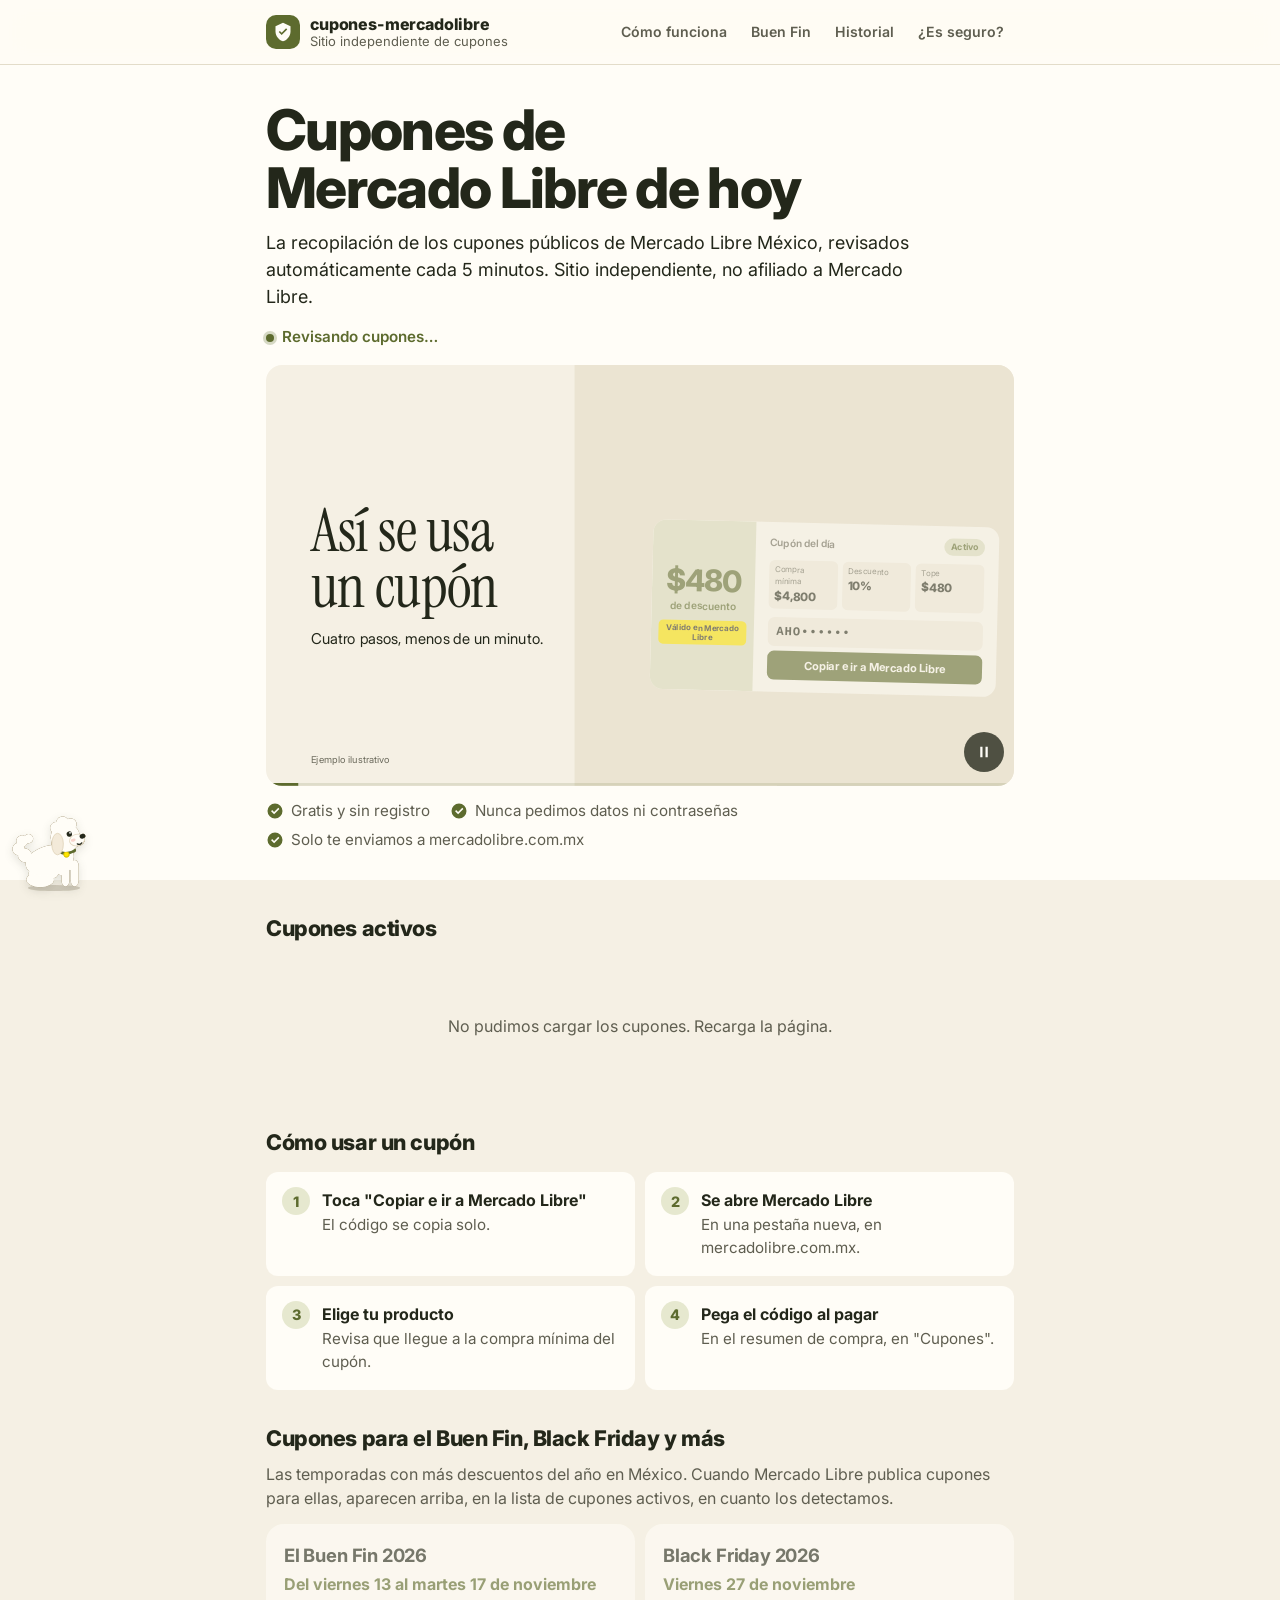
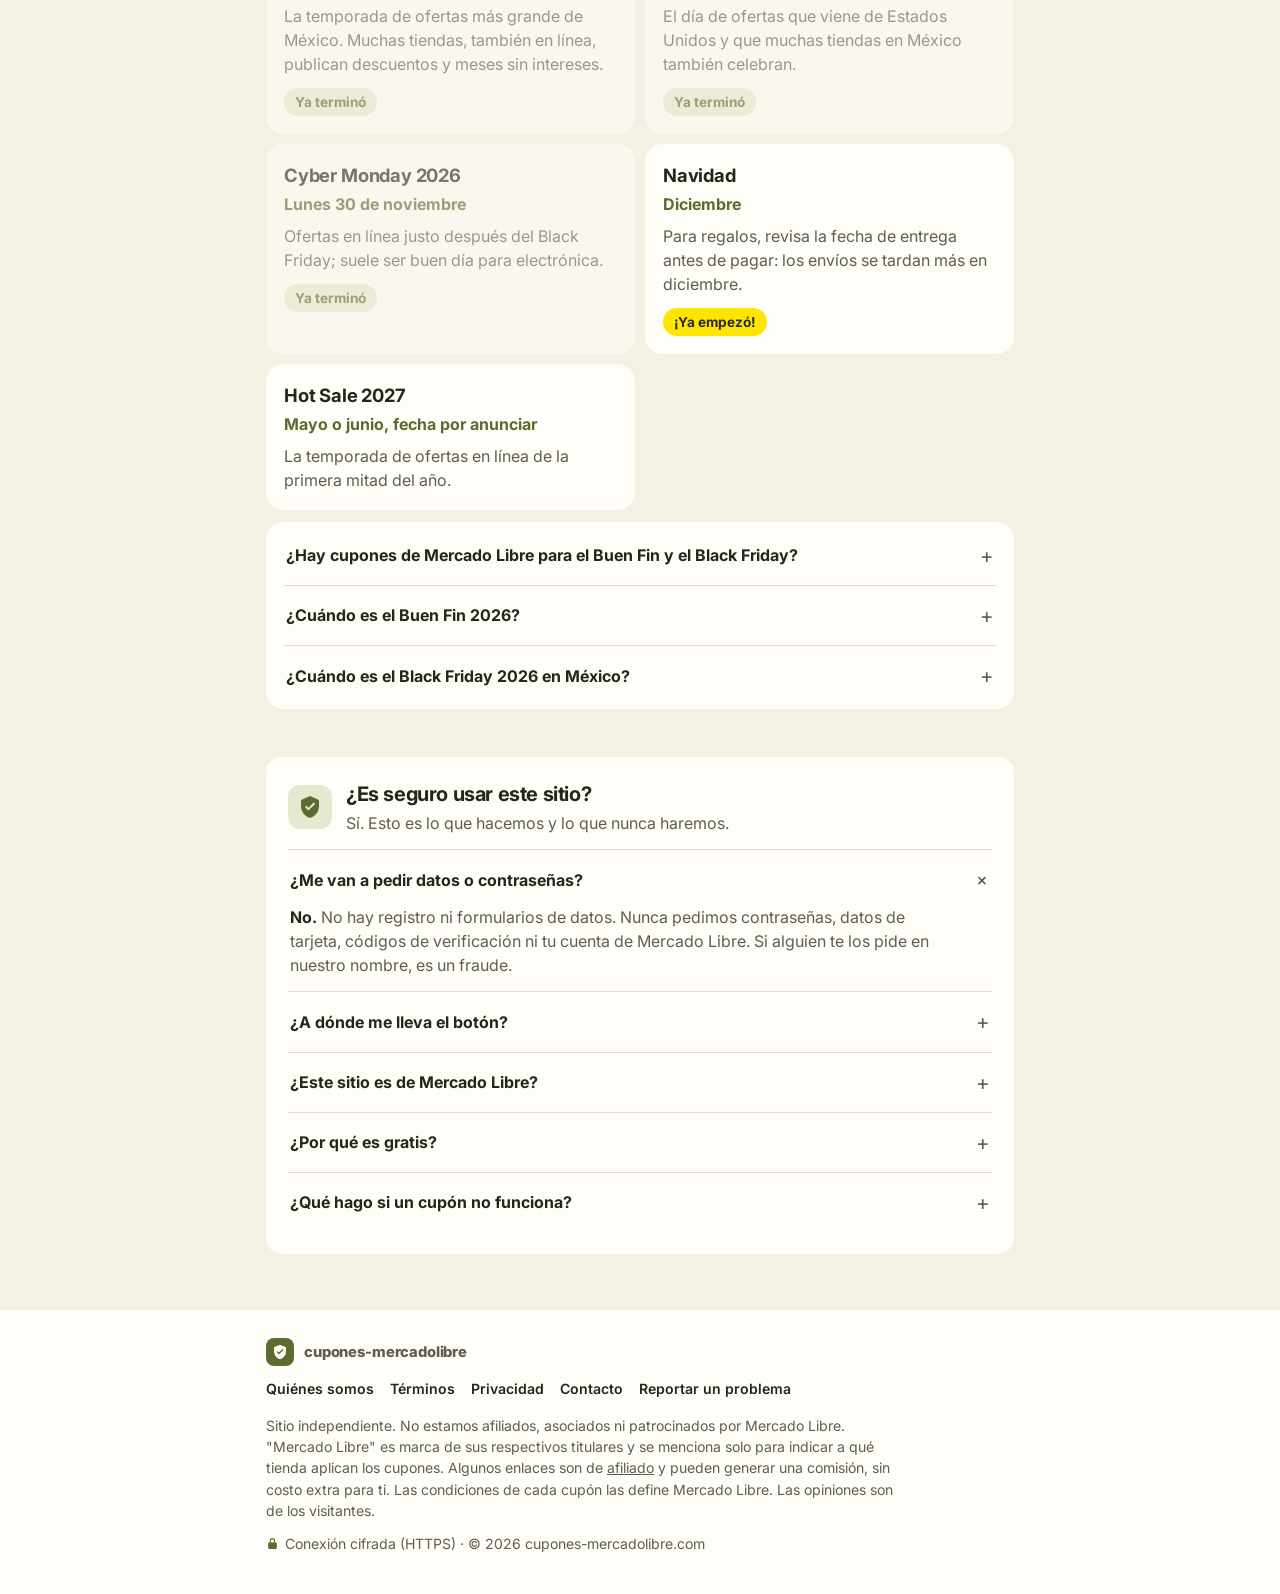
==== commit 114647e7: "Cupones con relieve 3D y más animaciones; el perrito empieza sentado y en celular no cruza la pantal" ====
--- a/index.html
+++ b/index.html
@@ -20,7 +20,7 @@
   <link rel="preconnect" href="https://fonts.googleapis.com">
   <link rel="preconnect" href="https://fonts.gstatic.com" crossorigin>
   <link href="https://fonts.googleapis.com/css2?family=Inter:wght@400;600;700;800&family=Instrument+Serif:ital@0;1&display=swap" rel="stylesheet">
-  <link rel="stylesheet" href="styles.css?v=13">
+  <link rel="stylesheet" href="styles.css?v=14">
   <script type="application/ld+json">
   {
     "@context": "https://schema.org",
@@ -325,8 +325,8 @@
 
   <div id="toast" class="toast" role="status" aria-live="polite"></div>
 
-  <script src="app.js?v=13"></script>
+  <script src="app.js?v=14"></script>
   <script src="motion.js?v=11" defer></script>
-  <script src="mascota.js?v=13" defer></script>
+  <script src="mascota.js?v=14" defer></script>
 </body>
 </html>
--- a/styles.css
+++ b/styles.css
@@ -285,6 +285,22 @@
 @keyframes trote { from { transform: translateY(0); } to { transform: translateY(-2px); } }
 @keyframes guau { 40% { transform: rotate(-9deg) translateY(-2px); } }
 
+/* Sentado: el cuerpo se inclina hacia atrás, las patas de atrás se vuelven el anca */
+.perrito .p-anca { fill: #fffdf7; opacity: 0; transition: opacity 200ms ease; }
+.perrito .p-cuerpo { transform-origin: 36px 84px; transition: transform 260ms var(--ease-out); }
+.perrito .p-pata-1, .perrito .p-pata-2 { transition: opacity 200ms ease; }
+.perrito .p-pata-3 rect, .perrito .p-pata-4 rect { transform-box: fill-box; transform-origin: 50% 100%; transition: transform 260ms var(--ease-out); }
+.perrito.sentado .p-anca { opacity: 1; }
+.perrito.sentado .p-pata-1, .perrito.sentado .p-pata-2 { opacity: 0; }
+.perrito.sentado .p-cuerpo { transform: rotate(-14deg); }
+.perrito.sentado .p-pata-3 rect, .perrito.sentado .p-pata-4 rect { transform: scaleY(1.5); }
+
+/* En el celular, mientras deslizas, se agacha y baja para no estorbar */
+.perrito-cuerpo { transition: transform 280ms var(--ease-out); }
+.perrito.agachado .perrito-cuerpo { transform: translateY(62%); }
+.perrito-globo { transition: opacity 150ms ease; }
+.perrito.agachado .perrito-globo { opacity: 0; }
+
 /* Globo de texto */
 .perrito-globo {
   position: absolute; bottom: calc(100% + 6px); left: 6px;
@@ -312,7 +328,7 @@
 
 /* ---------- Animaciones de los cupones ---------- */
 /* Aparecen al entrar en pantalla (solo si el script corre; sin él, se ven normales). */
-.js-anim .cupon:not(.esqueleto) { opacity: 0; transform: translateY(16px); transition: opacity 420ms var(--ease-out), transform 420ms var(--ease-out); transition-delay: var(--retraso, 0ms); }
+.js-anim .cupon:not(.esqueleto) { opacity: 0; transform: translateY(22px) scale(.98); transition: opacity 420ms var(--ease-out), transform 420ms var(--ease-out); transition-delay: var(--retraso, 0ms); }
 .js-anim .cupon.visible { opacity: 1; transform: none; }
 .sin-animar .cupon { transition: none; }
 
@@ -334,8 +350,12 @@
 @keyframes anillo { from { opacity: .8; transform: scale(.4); } to { opacity: 0; transform: scale(1.8); } }
 
 @media (hover: hover) and (pointer: fine) {
-  .js-anim .cupon.visible { transition: opacity 420ms var(--ease-out), transform 220ms var(--ease-out), background-color 200ms ease; }
-  .js-anim .cupon.visible:not(.es-apagado):hover { transform: translateY(-3px); }
+  .js-anim .cupon.visible { transition: opacity 420ms var(--ease-out), transform 220ms var(--ease-out), box-shadow 220ms var(--ease-out); }
+  /* Inclinación 3D que sigue al mouse (--rx y --ry los pone app.js) */
+  .js-anim .cupon.visible:not(.es-apagado):hover {
+    transform: perspective(900px) rotateX(var(--rx, 0deg)) rotateY(var(--ry, 0deg)) translateY(-4px);
+    box-shadow: 0 7px 0 -1px #e4d9c1, 0 28px 38px -18px rgba(35, 39, 26, .5);
+  }
   .btn:hover .flecha { transform: translateX(4px); }
 }
 
@@ -349,6 +369,51 @@
   .perrito .p-cola, .perrito.caminando .p-pata, .perrito.caminando .p-cuerpo, .perrito.ladrando .p-cabeza, .perrito-globo { animation: none; }
   .js-anim .cupon:not(.esqueleto) { opacity: 1; transform: none; transition: none; }
   .codigo.revela, .codigo.revela .codigo-txt, .like.activo::after { animation: none; }
+}
+
+/* ---------- Relieve tipo 3D ---------- */
+/* La tarjeta tiene contorno y un "grosor" debajo, como una pieza física; el botón se hunde al presionarlo. */
+.cupon {
+  border: 1.5px solid #e1d6bd;
+  box-shadow: 0 5px 0 -1px #e4d9c1, 0 18px 30px -18px rgba(35, 39, 26, .45);
+}
+.cupon.esqueleto { border-color: transparent; box-shadow: none; }
+.cupon.es-apagado { box-shadow: 0 3px 0 -1px #e9e1cf; }
+.btn {
+  position: relative; overflow: hidden;
+  box-shadow: 0 4px 0 #3f4a1c, inset 0 1px 0 rgba(255, 253, 247, .22);
+  transition: transform 120ms var(--ease-out), box-shadow 120ms var(--ease-out), filter 150ms ease, opacity 150ms ease;
+}
+.btn:active { transform: translateY(3px); box-shadow: 0 1px 0 #3f4a1c, inset 0 1px 0 rgba(255, 253, 247, .22); }
+.btn.full { margin-bottom: 4px; }
+.tienda { box-shadow: 0 2px 0 #cdb800; }
+.es-apagado .tienda { box-shadow: none; }
+.codigo { box-shadow: inset 0 2px 4px rgba(35, 39, 26, .07); }
+.like { box-shadow: 0 2px 0 var(--line); }
+.like:active { transform: translateY(2px); box-shadow: none; }
+
+/* Destello de luz que cruza el botón cada pocos segundos */
+.btn.full::after {
+  content: ""; position: absolute; inset: 0; pointer-events: none;
+  background: linear-gradient(105deg, transparent 35%, rgba(255, 253, 247, .32) 50%, transparent 65%);
+  transform: translateX(-130%);
+  animation: destello 6s ease-in-out infinite;
+  animation-delay: calc(var(--retraso, 0ms) + 1.2s);
+}
+@keyframes destello { 0%, 72% { transform: translateX(-130%); } 100% { transform: translateX(130%); } }
+
+/* La etiqueta amarilla aparece de golpe y "Vence hoy" late */
+.js-anim .cupon.visible .tienda { animation: pop 460ms var(--ease-out) both; animation-delay: calc(var(--retraso, 0ms) + 180ms); }
+@keyframes pop { from { opacity: 0; transform: scale(.6) rotate(-6deg); } }
+.vence .pronto::before {
+  content: ""; display: inline-block; width: 7px; height: 7px; margin-right: 6px; border-radius: 50%;
+  background: var(--warn); vertical-align: 1px; animation: latir 1.6s ease-in-out infinite;
+}
+@keyframes latir { 50% { transform: scale(1.6); opacity: .35; } }
+
+@media (prefers-reduced-motion: reduce) {
+  .btn.full::after, .vence .pronto::before, .js-anim .cupon.visible .tienda { animation: none; }
+  .btn.full::after { display: none; }
 }
 
 /* Esqueleto de carga */
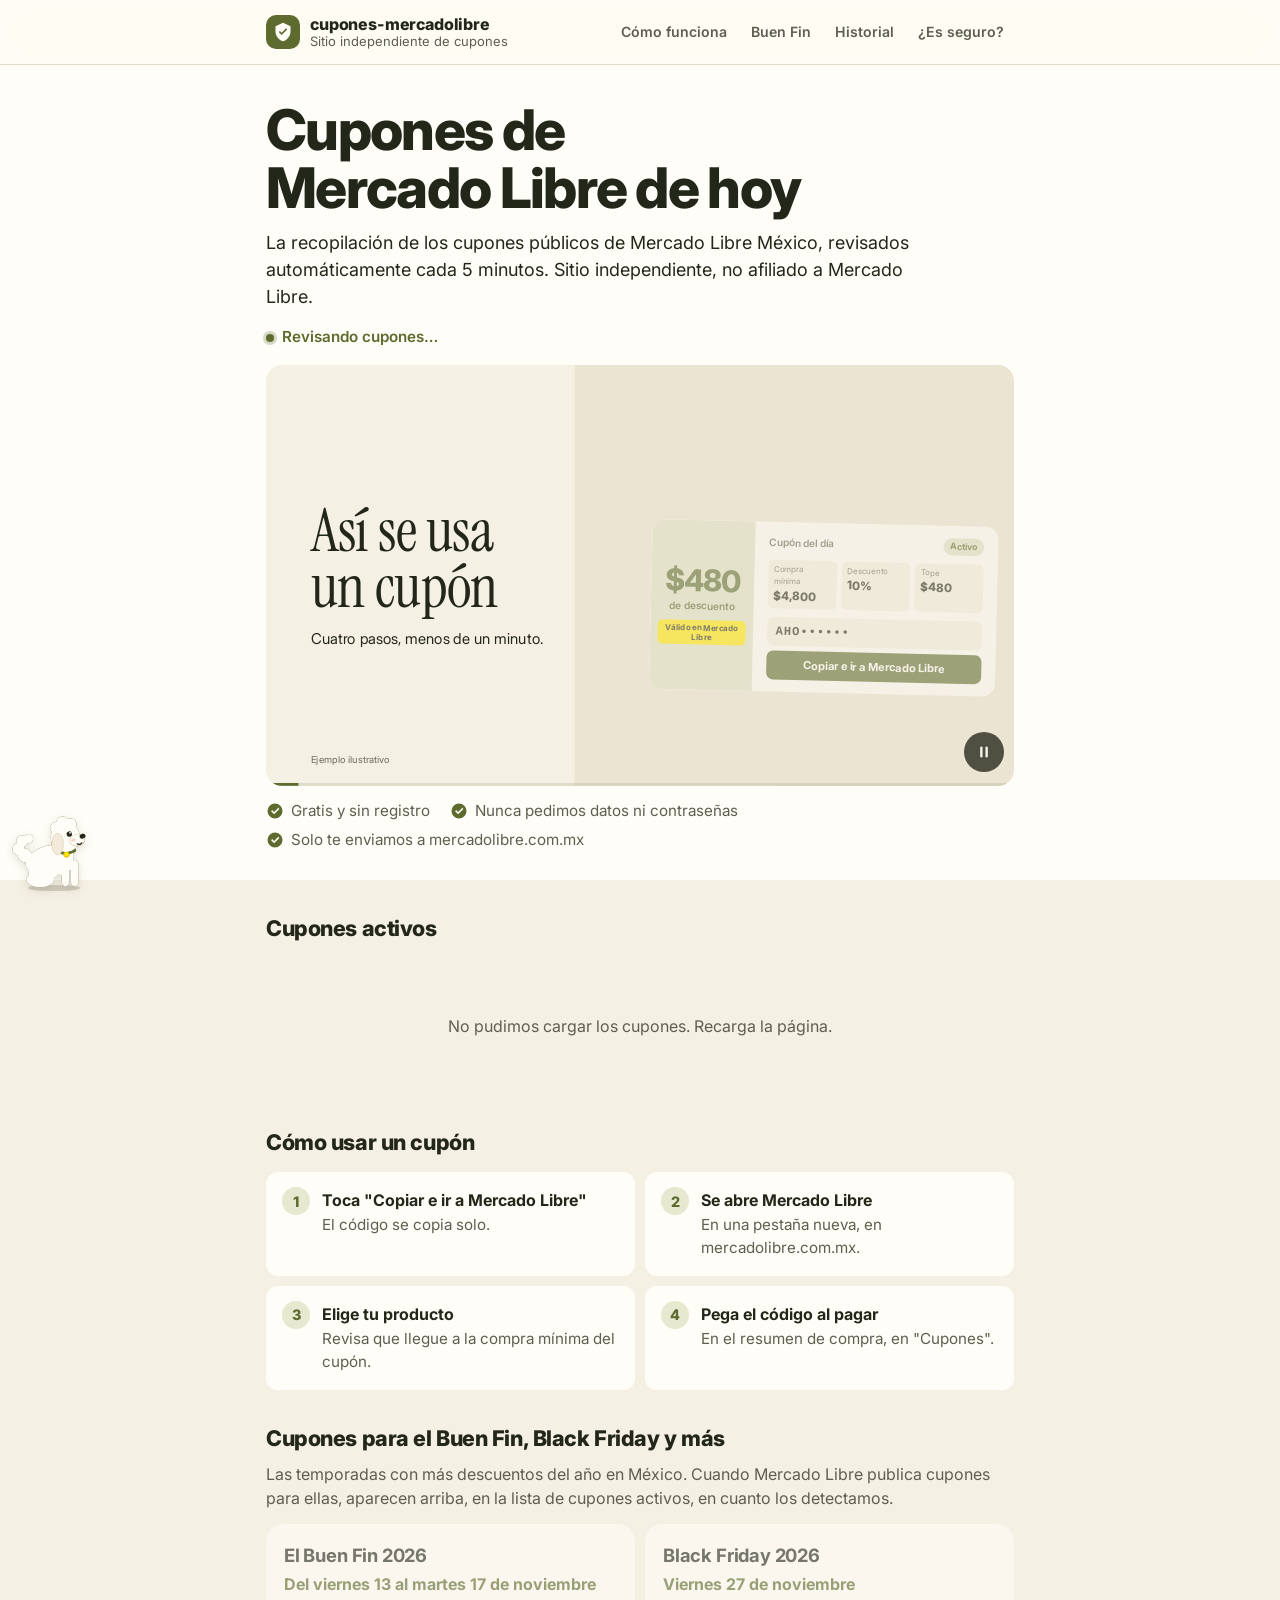
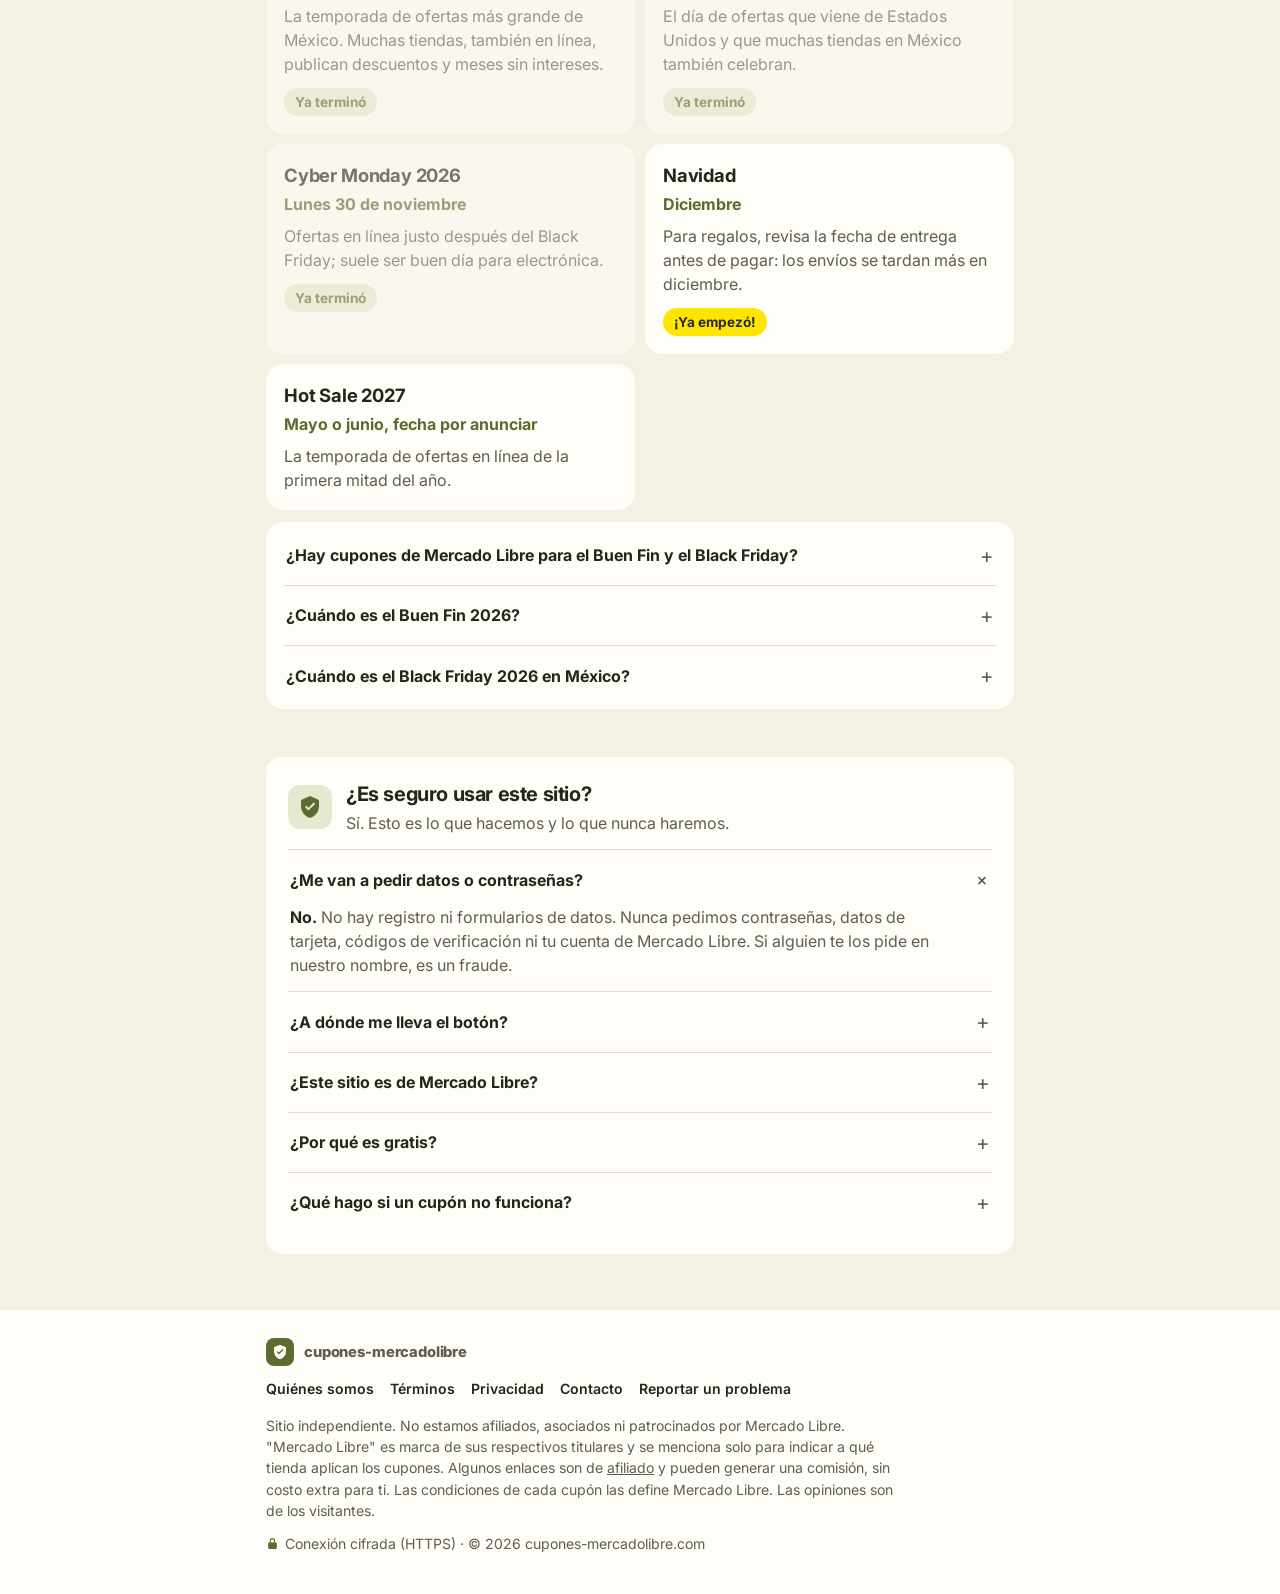
==== commit b69b53d9: "Sumar los cupones de ML y Amazon de cupondeldia.com y aviso de las 9:00 a.m. - functions/_lib/comun." ====
--- a/index.html
+++ b/index.html
@@ -177,7 +177,7 @@
         <div class="cupon esqueleto"></div>
         <div class="cupon esqueleto"></div>
       </section>
-      <p id="vacio" class="vacio" hidden>Por ahora no hay cupones activos. Vuelve en unos minutos.</p>
+      <p id="vacio" class="vacio" hidden>Se agotaron los cupones por ahora. <strong>Todos los días a las 9:00 a.m. hay más cupones</strong>: vuelve a partir de esa hora.</p>
 
       <section id="como" class="como" aria-labelledby="como-t">
         <h2 id="como-t">Cómo usar un cupón</h2>
@@ -325,7 +325,7 @@
 
   <div id="toast" class="toast" role="status" aria-live="polite"></div>
 
-  <script src="app.js?v=14"></script>
+  <script src="app.js?v=15"></script>
   <script src="motion.js?v=11" defer></script>
   <script src="mascota.js?v=14" defer></script>
 </body>
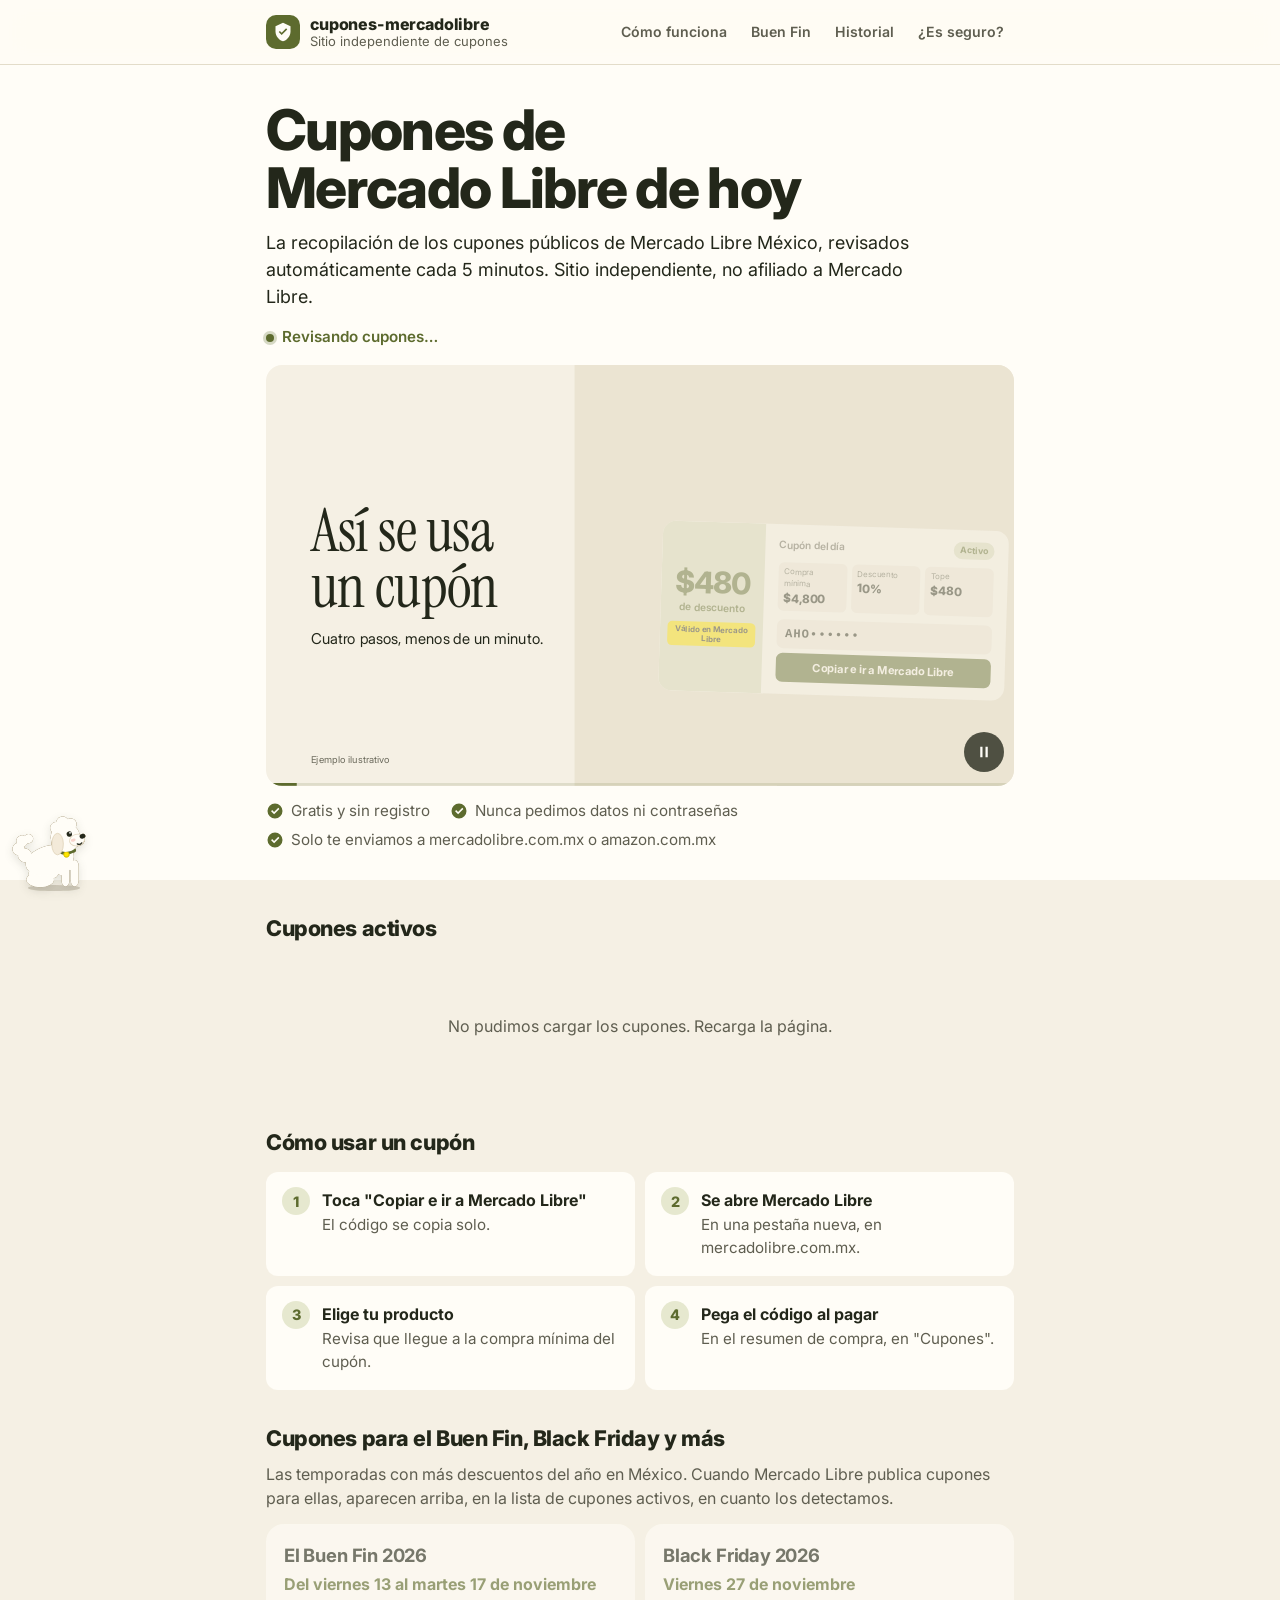
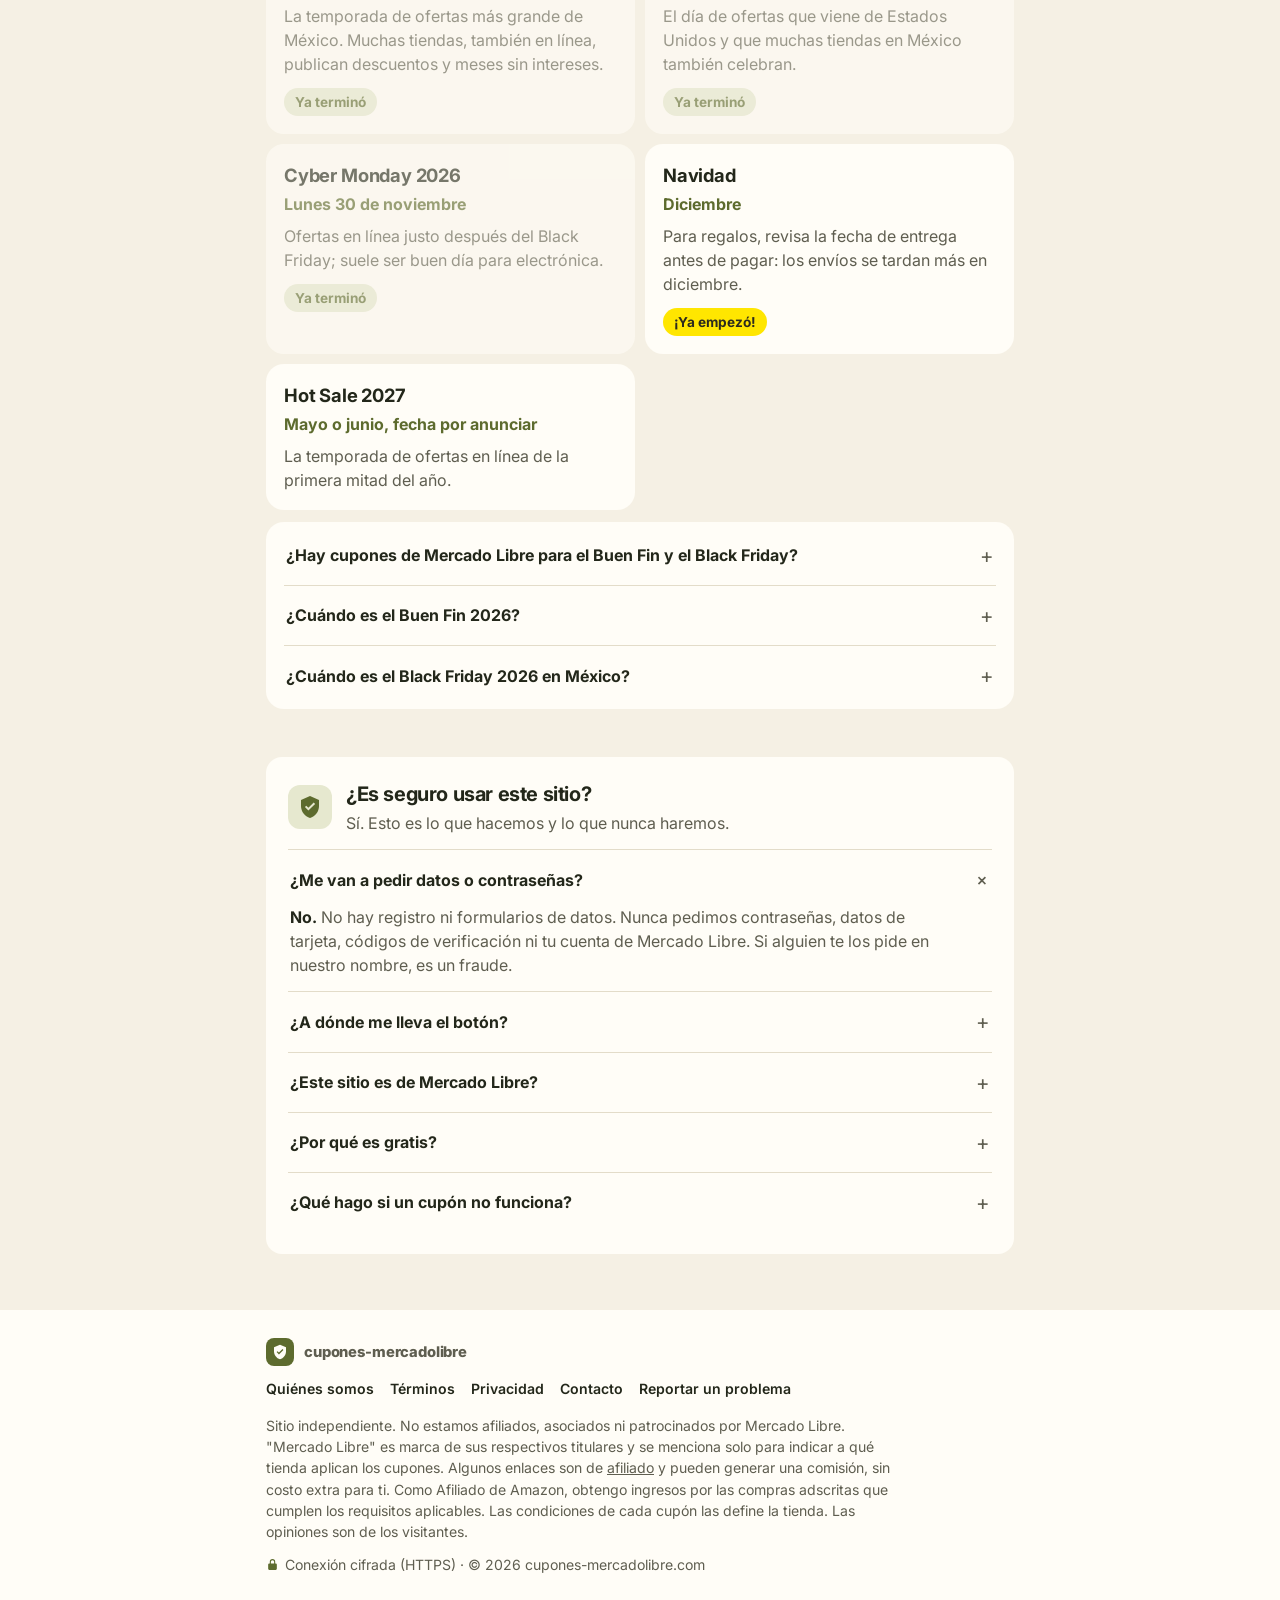
==== commit 35efd572: "Enlace de Amazon para todos sus cupones y frase de Afiliado de Amazon - AMAZON = https://link.amazon" ====
--- a/index.html
+++ b/index.html
@@ -57,7 +57,7 @@
           { "@type": "Question", "name": "¿Me van a pedir datos o contraseñas?",
             "acceptedAnswer": { "@type": "Answer", "text": "No. No hay registro ni formularios de datos. Nunca pedimos contraseñas, tarjetas ni códigos de verificación." } },
           { "@type": "Question", "name": "¿A dónde me lleva el botón?",
-            "acceptedAnswer": { "@type": "Answer", "text": "Solo a mercadolibre.com.mx, el sitio oficial. Ahí haces tu compra directamente con Mercado Libre." } },
+            "acceptedAnswer": { "@type": "Answer", "text": "Solo a los sitios oficiales: mercadolibre.com.mx, o amazon.com.mx en los cupones de Amazon. Ahí haces tu compra directamente con la tienda." } },
           { "@type": "Question", "name": "¿Este sitio es de Mercado Libre?",
             "acceptedAnswer": { "@type": "Answer", "text": "No. Es un sitio independiente que reúne cupones públicos. No estamos afiliados a Mercado Libre." } },
           { "@type": "Question", "name": "¿Por qué es gratis?",
@@ -162,7 +162,7 @@
         <ul class="confianza" aria-label="Por qué es seguro">
           <li><span class="ok" aria-hidden="true"></span>Gratis y sin registro</li>
           <li><span class="ok" aria-hidden="true"></span>Nunca pedimos datos ni contraseñas</li>
-          <li><span class="ok" aria-hidden="true"></span>Solo te enviamos a mercadolibre.com.mx</li>
+          <li><span class="ok" aria-hidden="true"></span>Solo te enviamos a mercadolibre.com.mx o amazon.com.mx</li>
         </ul>
       </div>
     </section>
@@ -293,7 +293,7 @@
           </details>
           <details>
             <summary>¿A dónde me lleva el botón?</summary>
-            <p>Solo a <strong>mercadolibre.com.mx</strong>, el sitio oficial. Antes de pagar, revisa que la dirección del navegador diga <strong>mercadolibre.com.mx</strong>. Ahí haces tu compra directamente con Mercado Libre.</p>
+            <p>Solo a los sitios oficiales: <strong>mercadolibre.com.mx</strong>, o <strong>amazon.com.mx</strong> en los cupones de Amazon. Antes de pagar, revisa que la dirección del navegador diga una de esas dos. Ahí haces tu compra directamente con la tienda.</p>
           </details>
           <details>
             <summary>¿Este sitio es de Mercado Libre?</summary>
@@ -318,14 +318,14 @@
         <a class="logo logo-pie" href="/"><span class="logo-mark" aria-hidden="true"><svg viewBox="0 0 24 24"><path d="M12 1 3 5v6c0 5.6 3.8 10.7 9 12 5.2-1.3 9-6.4 9-12V5l-9-4z"/><path class="logo-check" d="m10.4 15.6-3.5-3.5 1.4-1.4 2.1 2.1 5.3-5.3 1.4 1.4z"/></svg></span><span class="logo-nombre">cupones-mercadolibre</span></a>
         <nav class="pie-links"><a href="/acerca">Quiénes somos</a><a href="/terminos">Términos</a><a href="/privacidad">Privacidad</a><a href="/acerca#contacto">Contacto</a><a href="/acerca#quejas">Reportar un problema</a></nav>
       </div>
-      <p>Sitio independiente. No estamos afiliados, asociados ni patrocinados por Mercado Libre. "Mercado Libre" es marca de sus respectivos titulares y se menciona solo para indicar a qué tienda aplican los cupones. Algunos enlaces son de <a href="/acerca#afiliados">afiliado</a> y pueden generar una comisión, sin costo extra para ti. Las condiciones de cada cupón las define Mercado Libre. Las opiniones son de los visitantes.</p>
+      <p>Sitio independiente. No estamos afiliados, asociados ni patrocinados por Mercado Libre. "Mercado Libre" es marca de sus respectivos titulares y se menciona solo para indicar a qué tienda aplican los cupones. Algunos enlaces son de <a href="/acerca#afiliados">afiliado</a> y pueden generar una comisión, sin costo extra para ti. Como Afiliado de Amazon, obtengo ingresos por las compras adscritas que cumplen los requisitos aplicables. Las condiciones de cada cupón las define la tienda. Las opiniones son de los visitantes.</p>
       <p class="pie-ssl"><span class="candado" aria-hidden="true"></span>Conexión cifrada (HTTPS) · © <span id="anio"></span> cupones-mercadolibre.com<button id="mostrar-perrito" class="mostrar-perrito" type="button" hidden> · Mostrar al perrito</button></p>
     </div>
   </footer>
 
   <div id="toast" class="toast" role="status" aria-live="polite"></div>
 
-  <script src="app.js?v=15"></script>
+  <script src="app.js?v=16"></script>
   <script src="motion.js?v=11" defer></script>
   <script src="mascota.js?v=14" defer></script>
 </body>
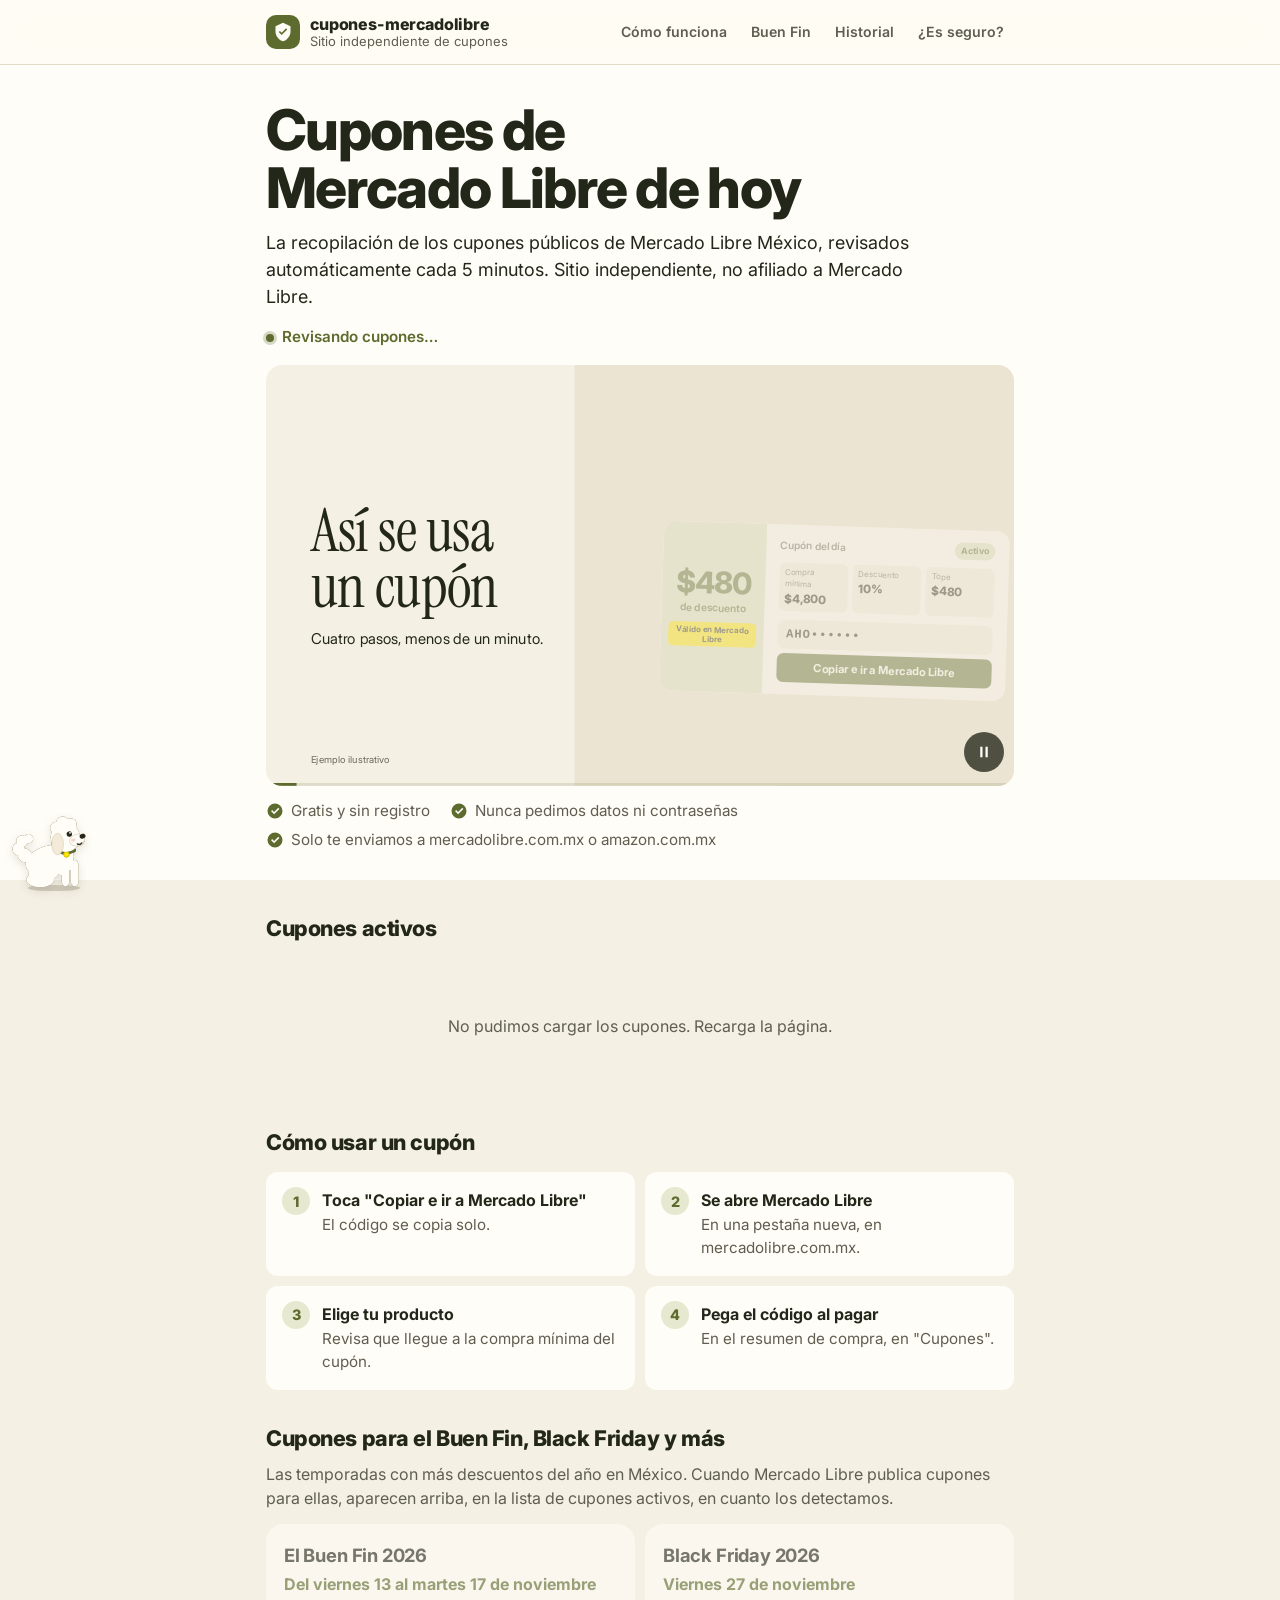
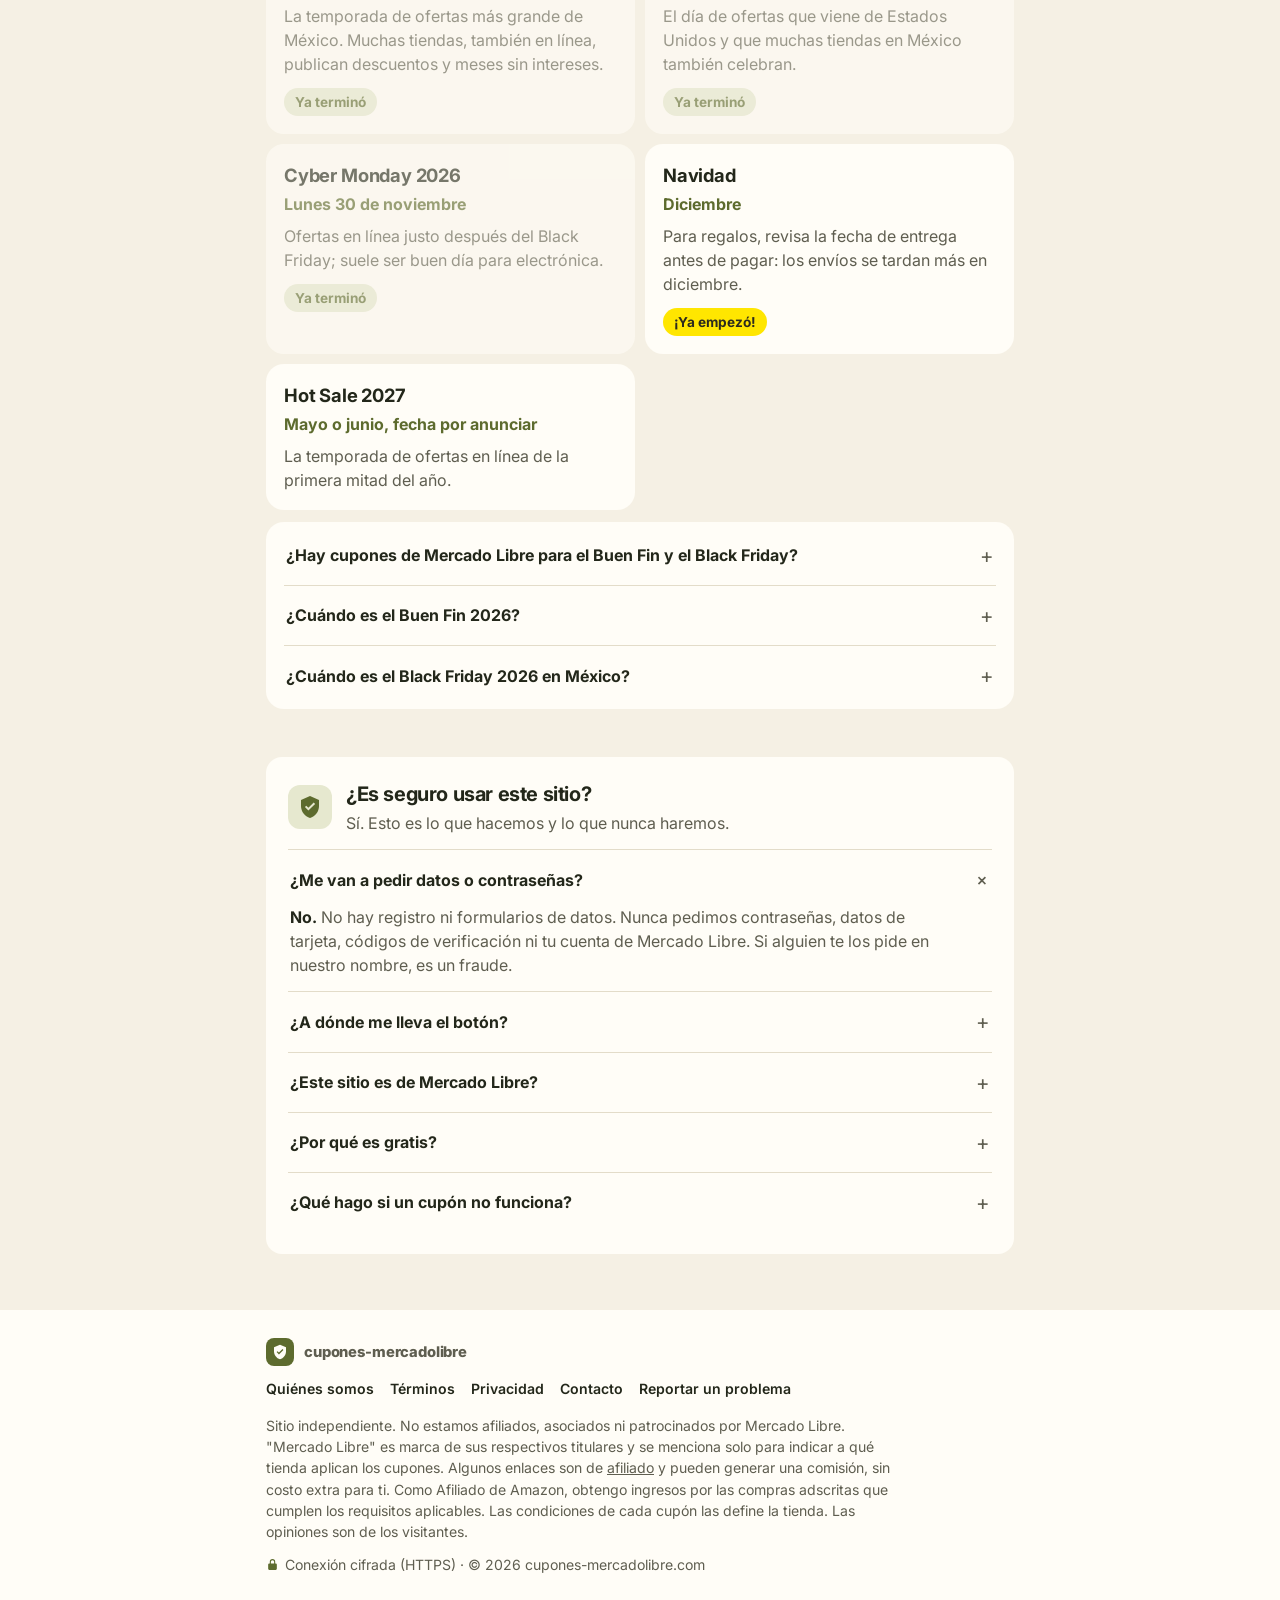
==== commit 0811d0b0: "Horario de los cupones (lo pone el dueño en cupondeldia.com) - Recibe inicia/termina de cupondeldia." ====
--- a/index.html
+++ b/index.html
@@ -325,7 +325,7 @@
 
   <div id="toast" class="toast" role="status" aria-live="polite"></div>
 
-  <script src="app.js?v=16"></script>
+  <script src="app.js?v=17"></script>
   <script src="motion.js?v=11" defer></script>
   <script src="mascota.js?v=14" defer></script>
 </body>
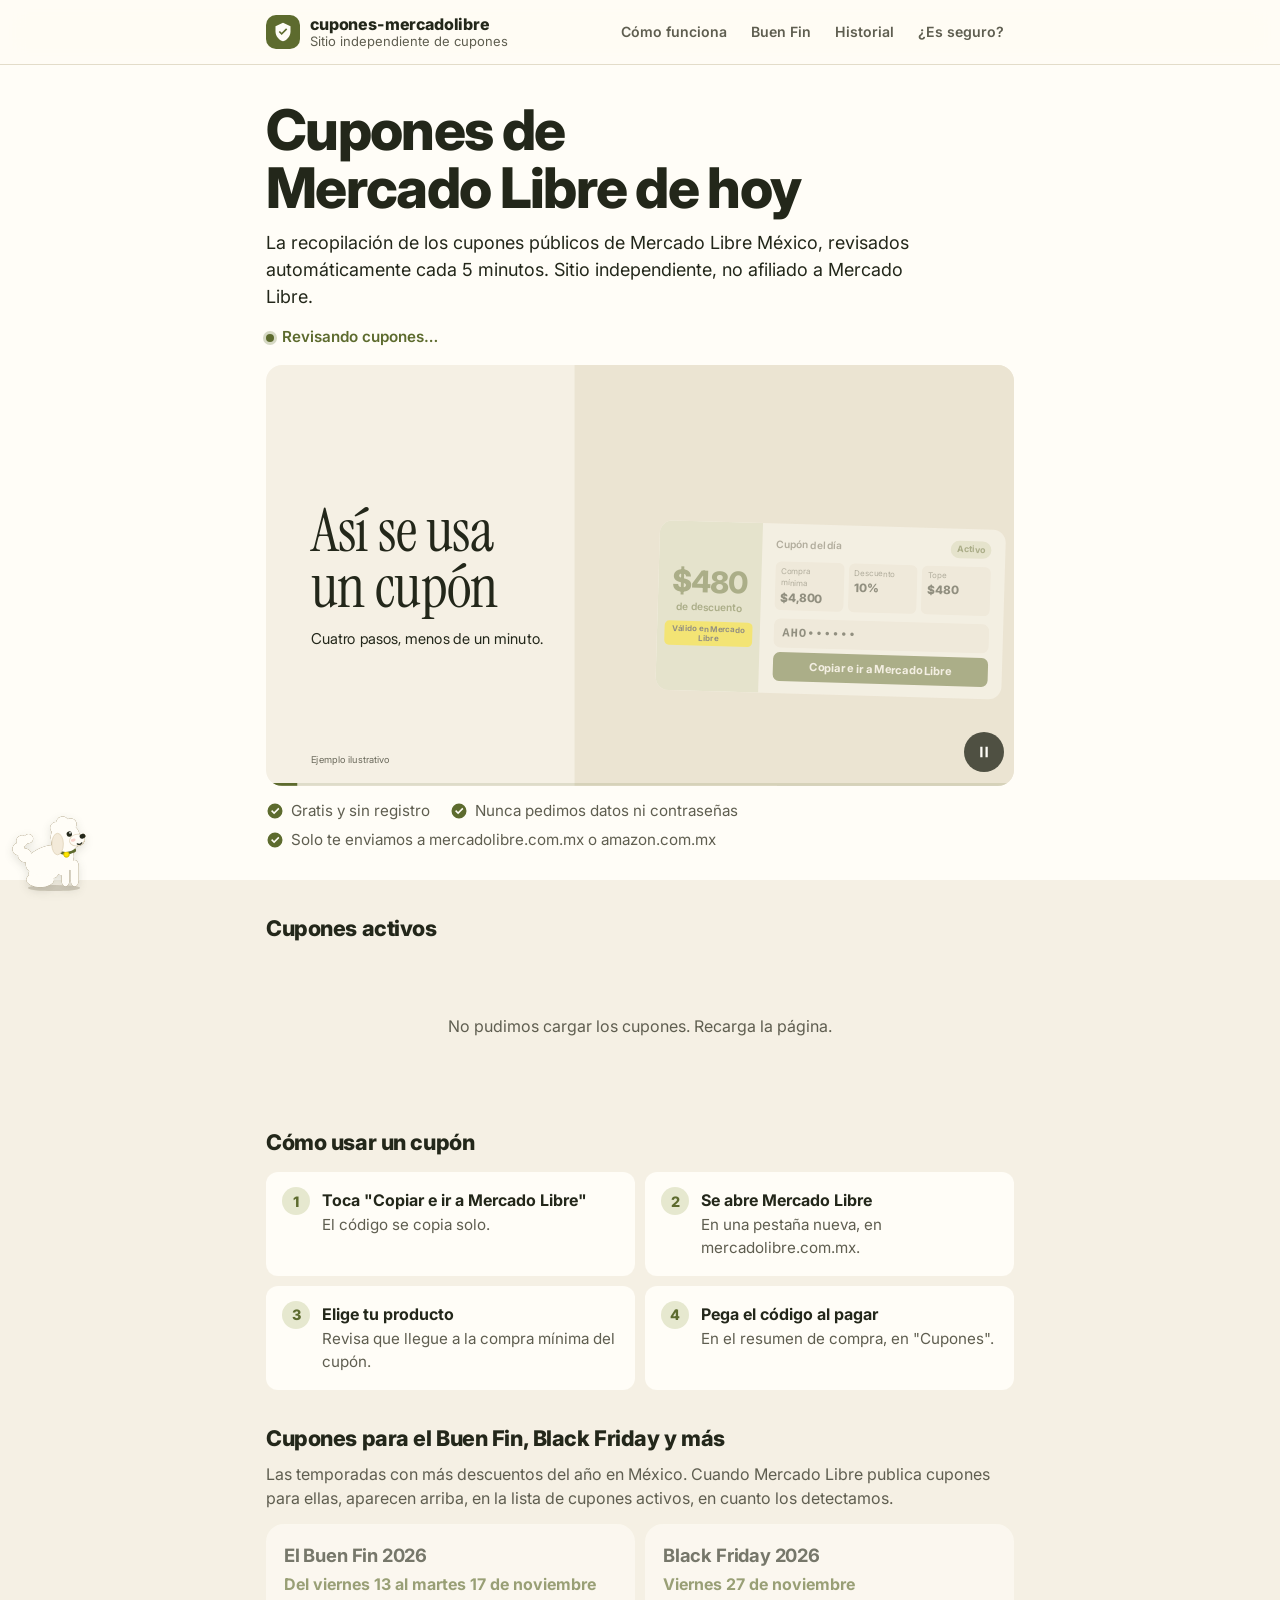
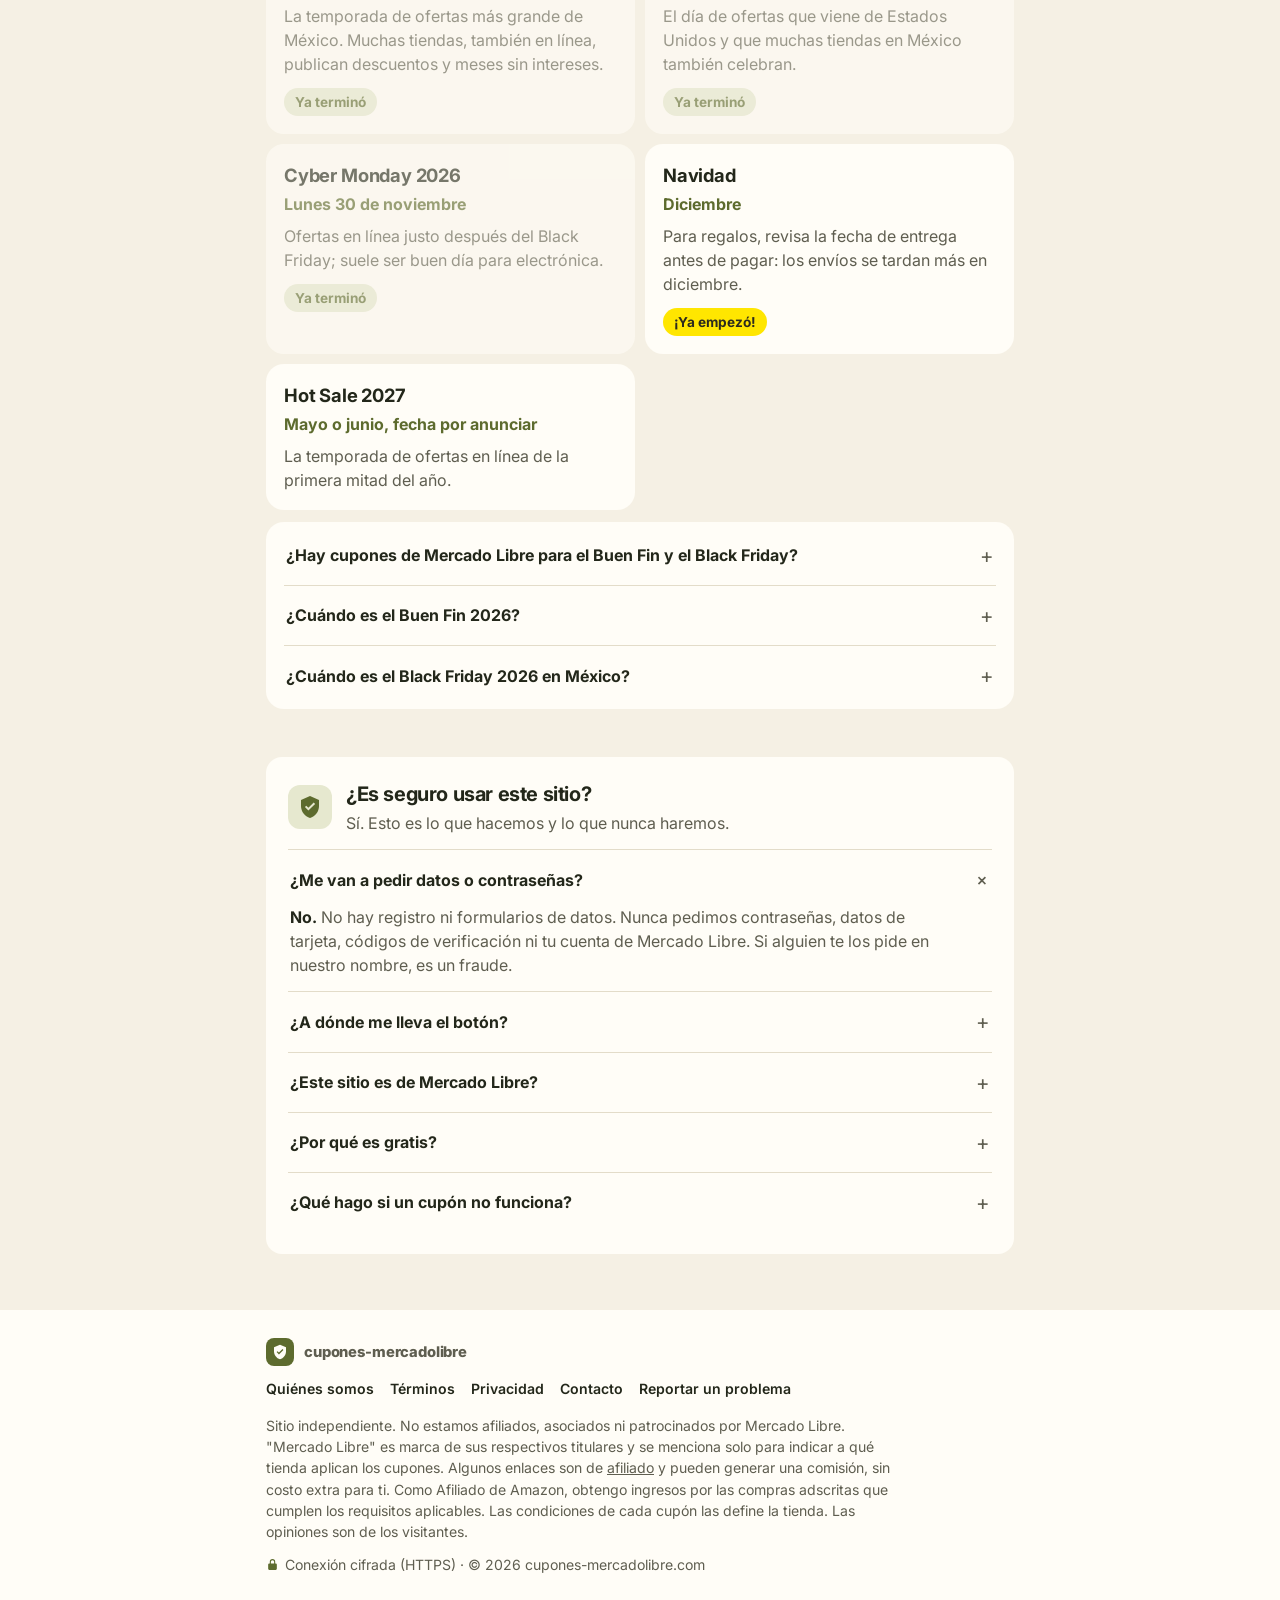
==== commit a528e2fd: "Cupones programados: arriba de todo y en morado Los que todavía no llegan a su hora salen primero, e" ====
--- a/index.html
+++ b/index.html
@@ -20,7 +20,7 @@
   <link rel="preconnect" href="https://fonts.googleapis.com">
   <link rel="preconnect" href="https://fonts.gstatic.com" crossorigin>
   <link href="https://fonts.googleapis.com/css2?family=Inter:wght@400;600;700;800&family=Instrument+Serif:ital@0;1&display=swap" rel="stylesheet">
-  <link rel="stylesheet" href="styles.css?v=14">
+  <link rel="stylesheet" href="styles.css?v=15">
   <script type="application/ld+json">
   {
     "@context": "https://schema.org",
@@ -325,7 +325,7 @@
 
   <div id="toast" class="toast" role="status" aria-live="polite"></div>
 
-  <script src="app.js?v=17"></script>
+  <script src="app.js?v=18"></script>
   <script src="motion.js?v=11" defer></script>
   <script src="mascota.js?v=14" defer></script>
 </body>
--- a/styles.css
+++ b/styles.css
@@ -183,6 +183,14 @@
 .like.activo { color: var(--heart); background: var(--heart-soft); border-color: transparent; }
 .like.activo svg { animation: latido 300ms var(--ease-out); }
 @keyframes latido { 40% { transform: scale(1.25); } }
+
+/* Programado (se activa a una hora): morado, para distinguirlo de los activos */
+.cupon.es-proximo { background: #F7F3FF; box-shadow: 0 0 0 2px rgba(124, 58, 237, .35); }
+.es-proximo .cupon-monto { color: #6D28D9; }
+.es-proximo .tienda { background: #EDE5FF; color: #5B21B6; }
+.es-proximo .horario { color: #5B21B6; font-weight: 600; }
+.aviso-proximo { margin: 0; align-self: flex-start; padding: 5px 12px; border-radius: 999px; background: #6D28D9; color: #fff;
+  font-size: .85rem; font-weight: 700; }
 
 /* Agotados e historial: la misma tarjeta, más apagada */
 .es-apagado .cupon-monto { color: var(--muted); }
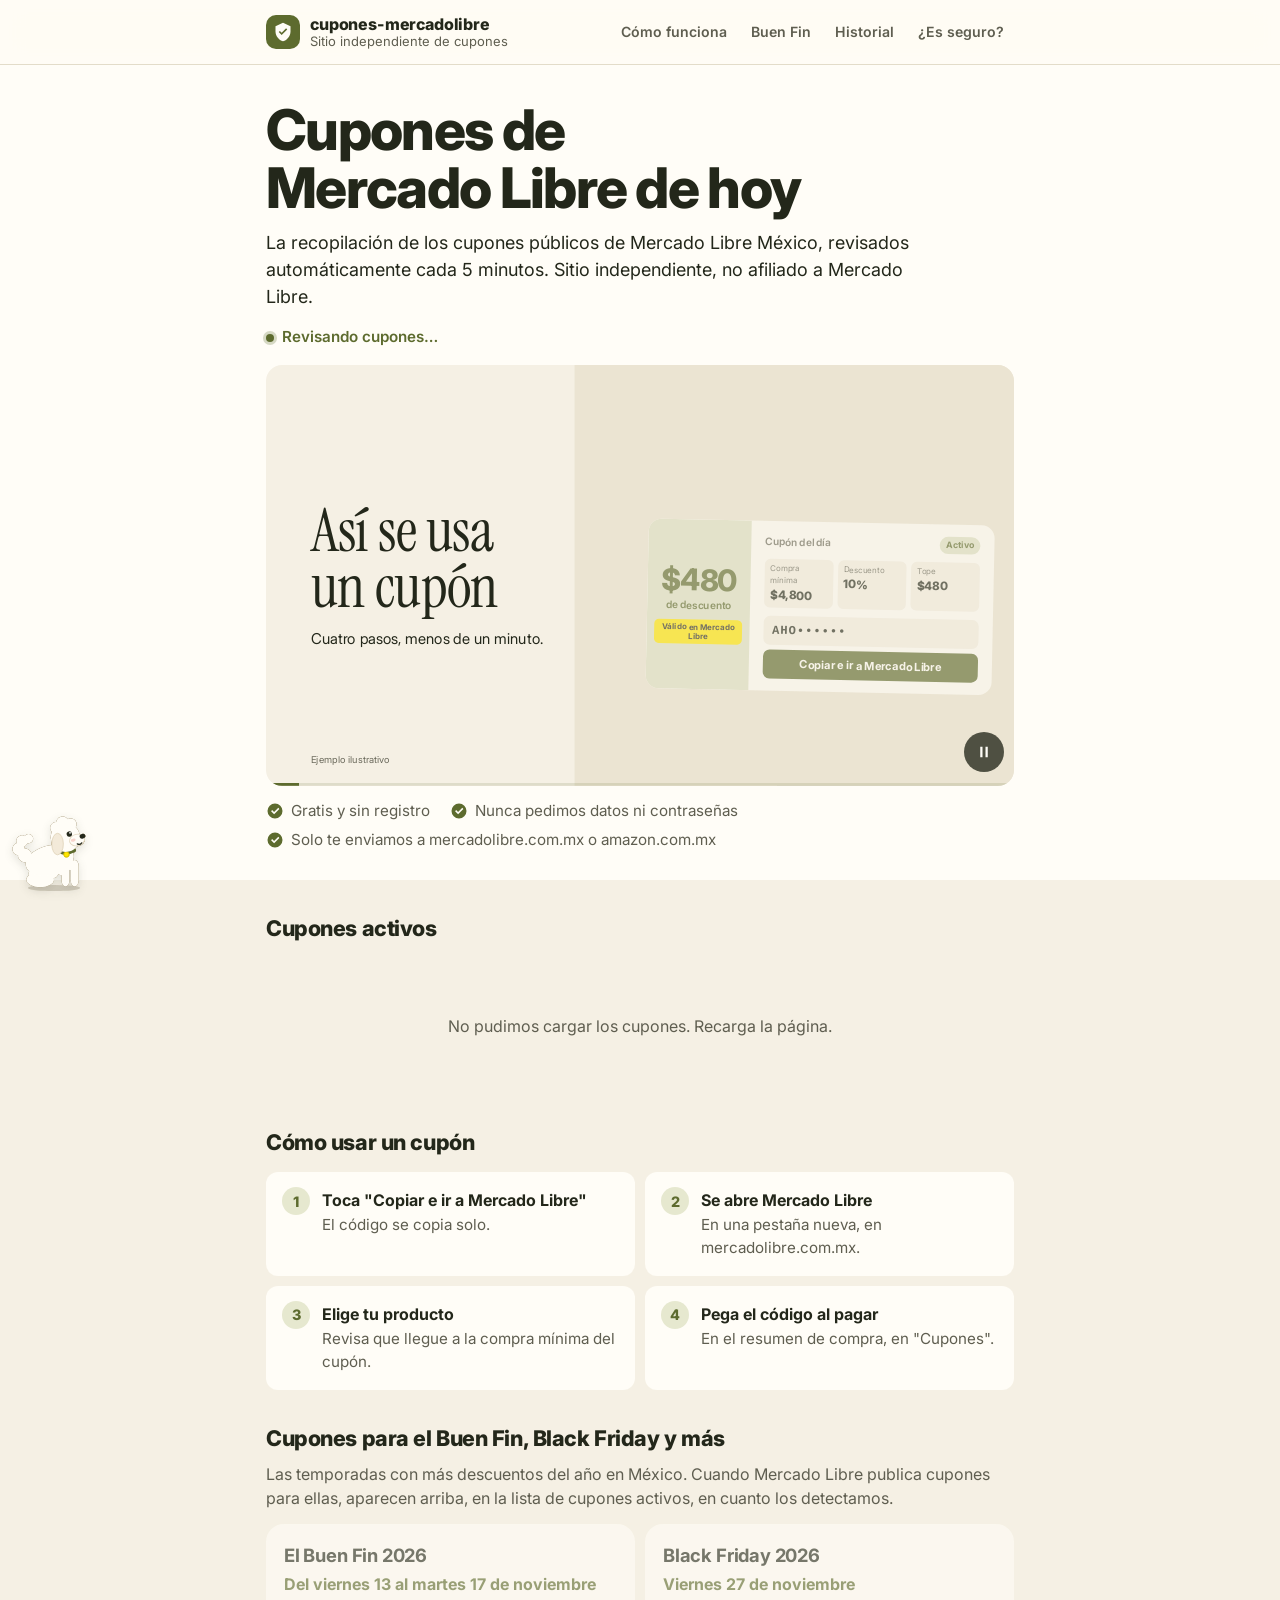
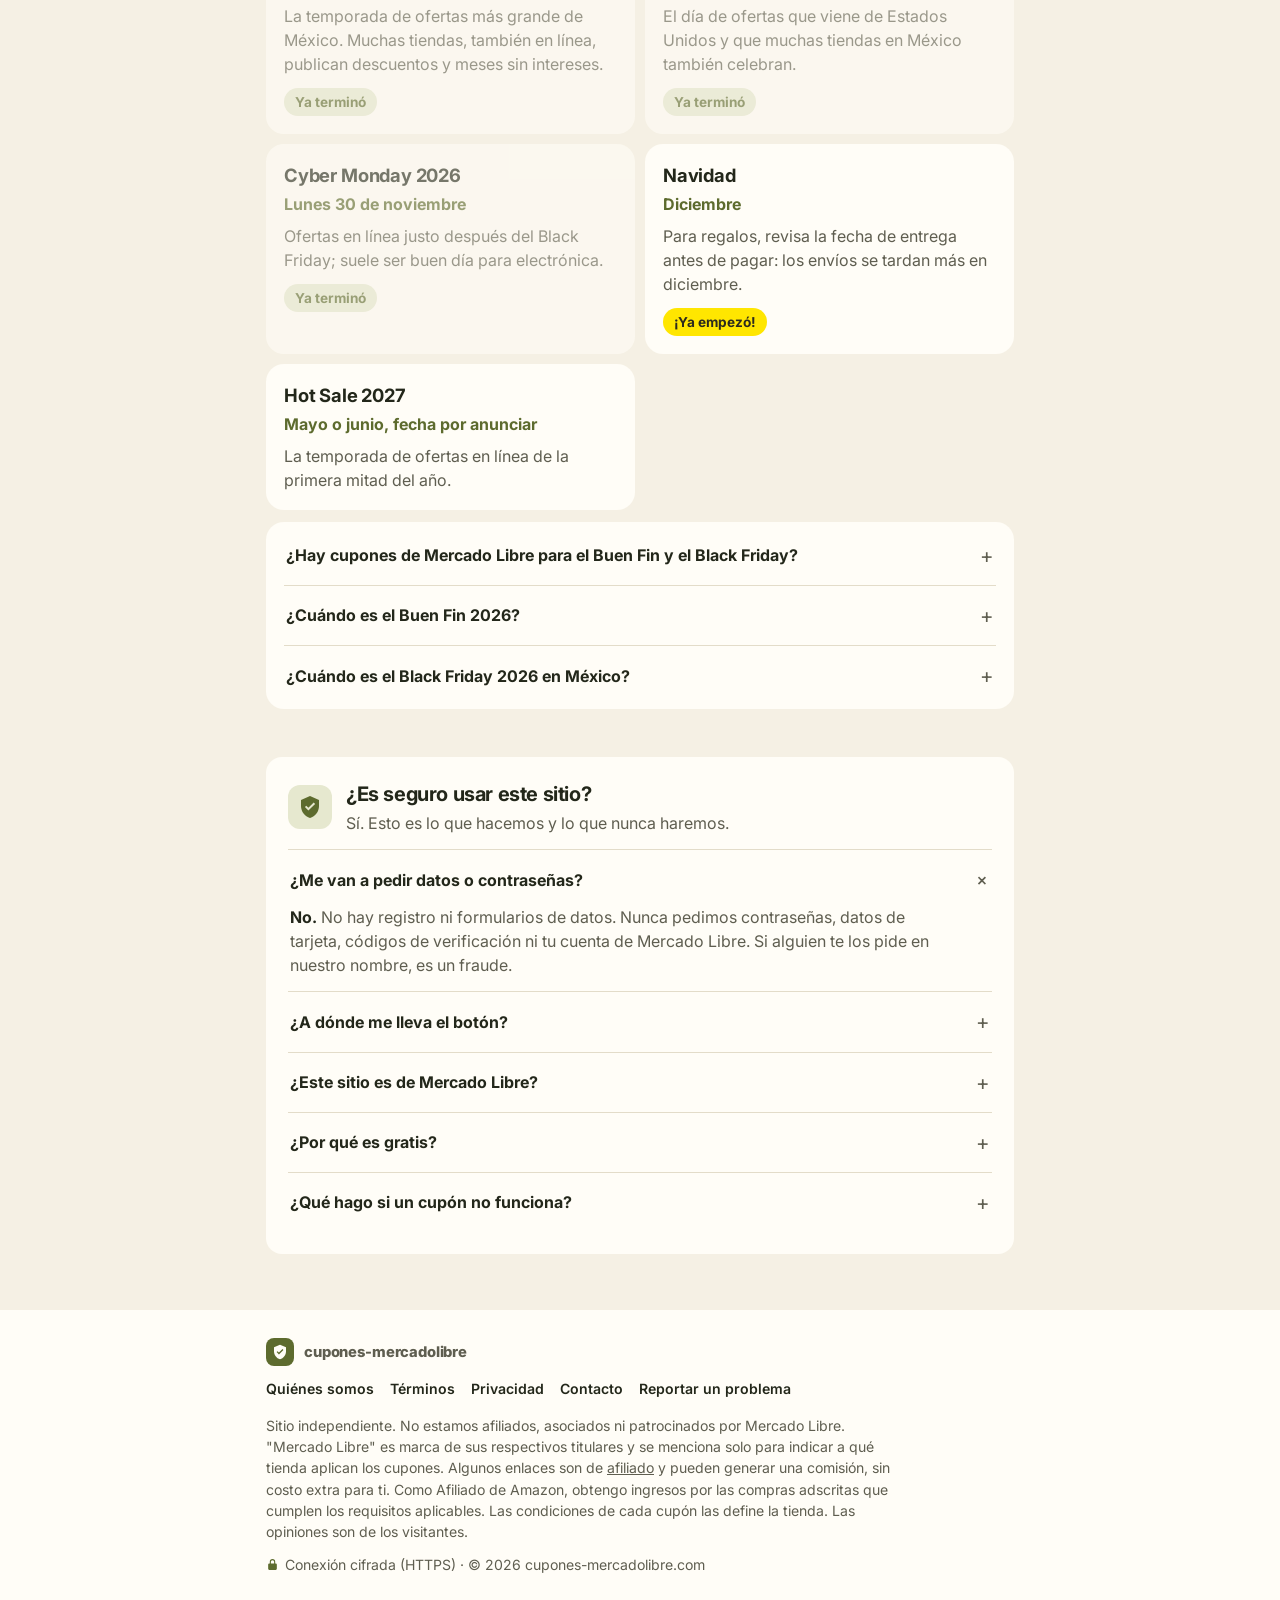
==== commit bd2e49d3: "Actualizar cupones de forma confiable - La hora de "actualizado" solo avanza cuando las dos fuentes " ====
--- a/index.html
+++ b/index.html
@@ -20,7 +20,7 @@
   <link rel="preconnect" href="https://fonts.googleapis.com">
   <link rel="preconnect" href="https://fonts.gstatic.com" crossorigin>
   <link href="https://fonts.googleapis.com/css2?family=Inter:wght@400;600;700;800&family=Instrument+Serif:ital@0;1&display=swap" rel="stylesheet">
-  <link rel="stylesheet" href="styles.css?v=15">
+  <link rel="stylesheet" href="styles.css?v=16">
   <script type="application/ld+json">
   {
     "@context": "https://schema.org",
@@ -325,7 +325,7 @@
 
   <div id="toast" class="toast" role="status" aria-live="polite"></div>
 
-  <script src="app.js?v=18"></script>
+  <script src="app.js?v=19"></script>
   <script src="motion.js?v=11" defer></script>
   <script src="mascota.js?v=14" defer></script>
 </body>
--- a/styles.css
+++ b/styles.css
@@ -62,6 +62,8 @@
 .hero { background: var(--card); padding: 36px 0 28px; }
 .vivo { display: flex; align-items: center; gap: 8px; margin: 16px 0 0; color: var(--accent); font-size: .95rem; font-weight: 600; }
 .punto { width: 8px; height: 8px; border-radius: 50%; background: var(--accent); box-shadow: 0 0 0 3px color-mix(in srgb, var(--accent) 25%, transparent); }
+.vivo.atrasado { color: var(--warn); }
+.vivo.atrasado .punto { background: var(--warn); box-shadow: 0 0 0 3px color-mix(in srgb, var(--warn) 25%, transparent); }
 .hero h1 {
   margin: 0;
   font-size: clamp(2.2rem, 7vw, 3.5rem);
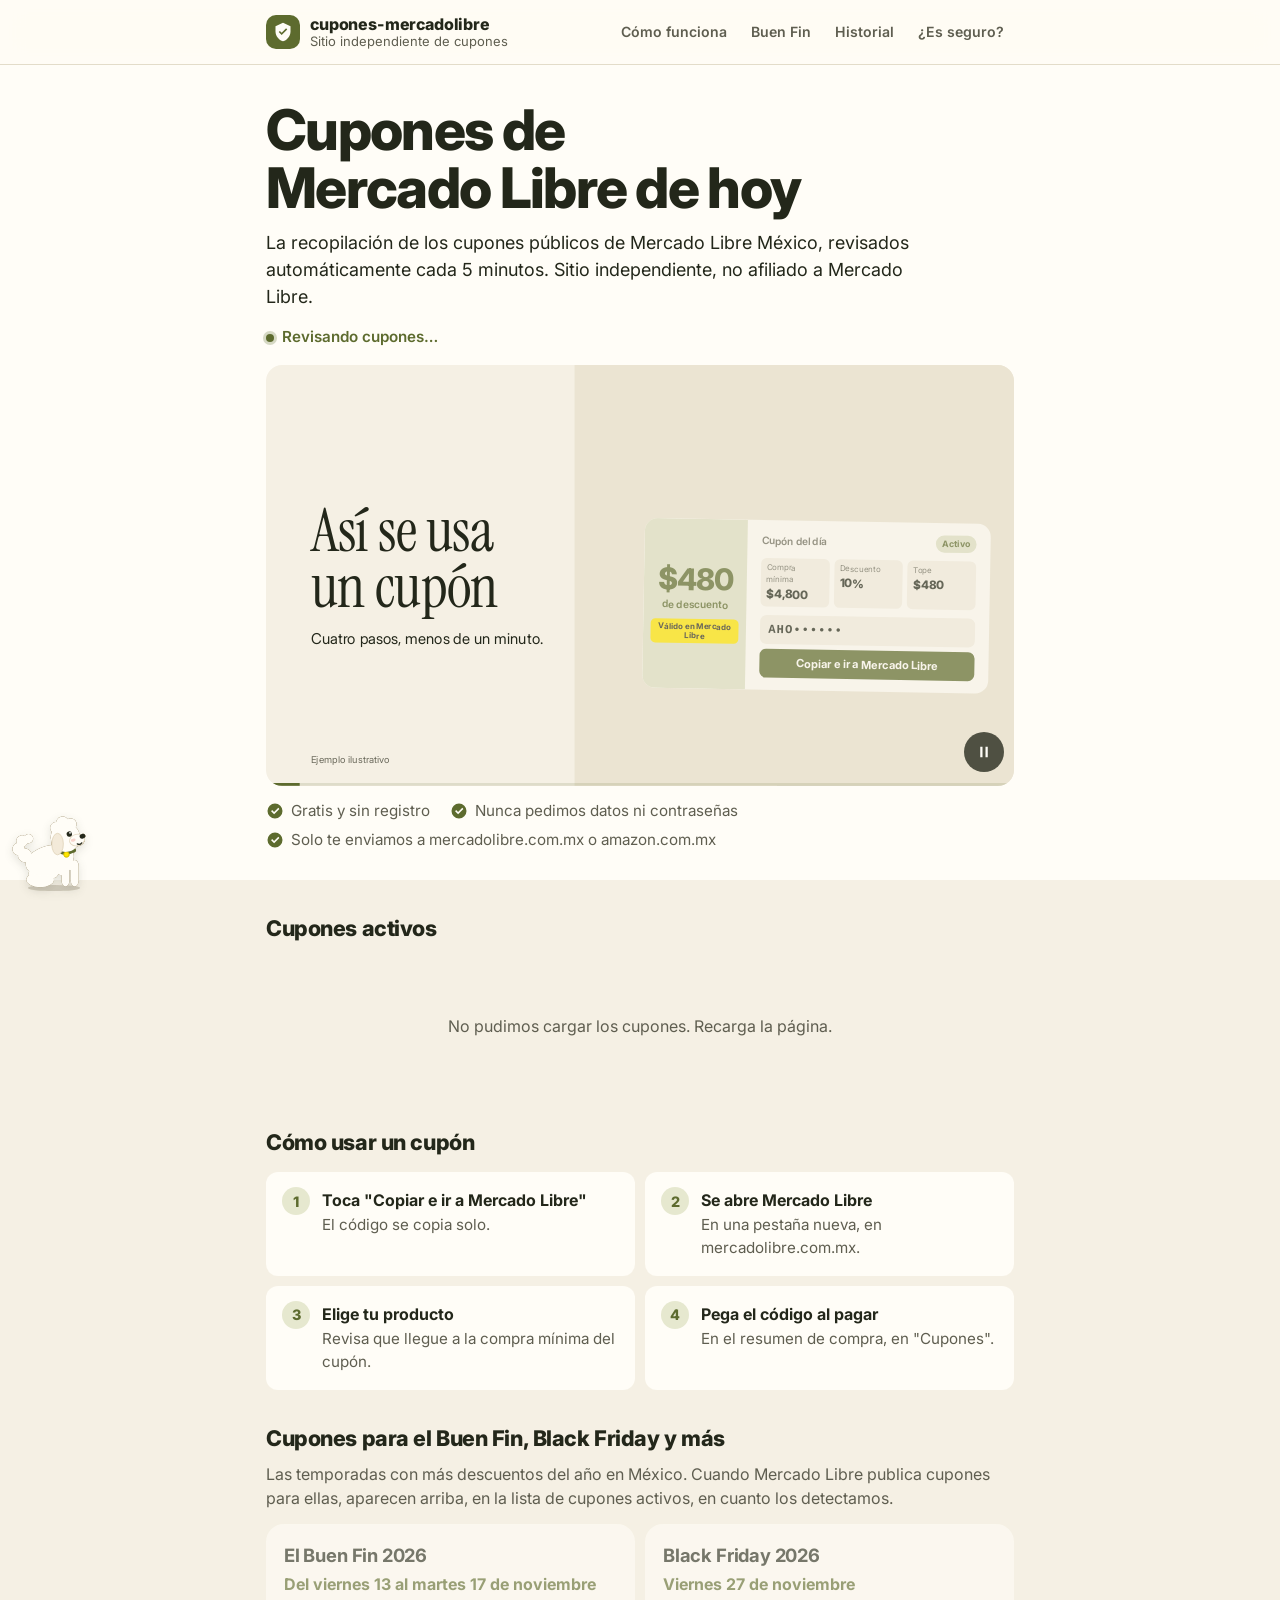
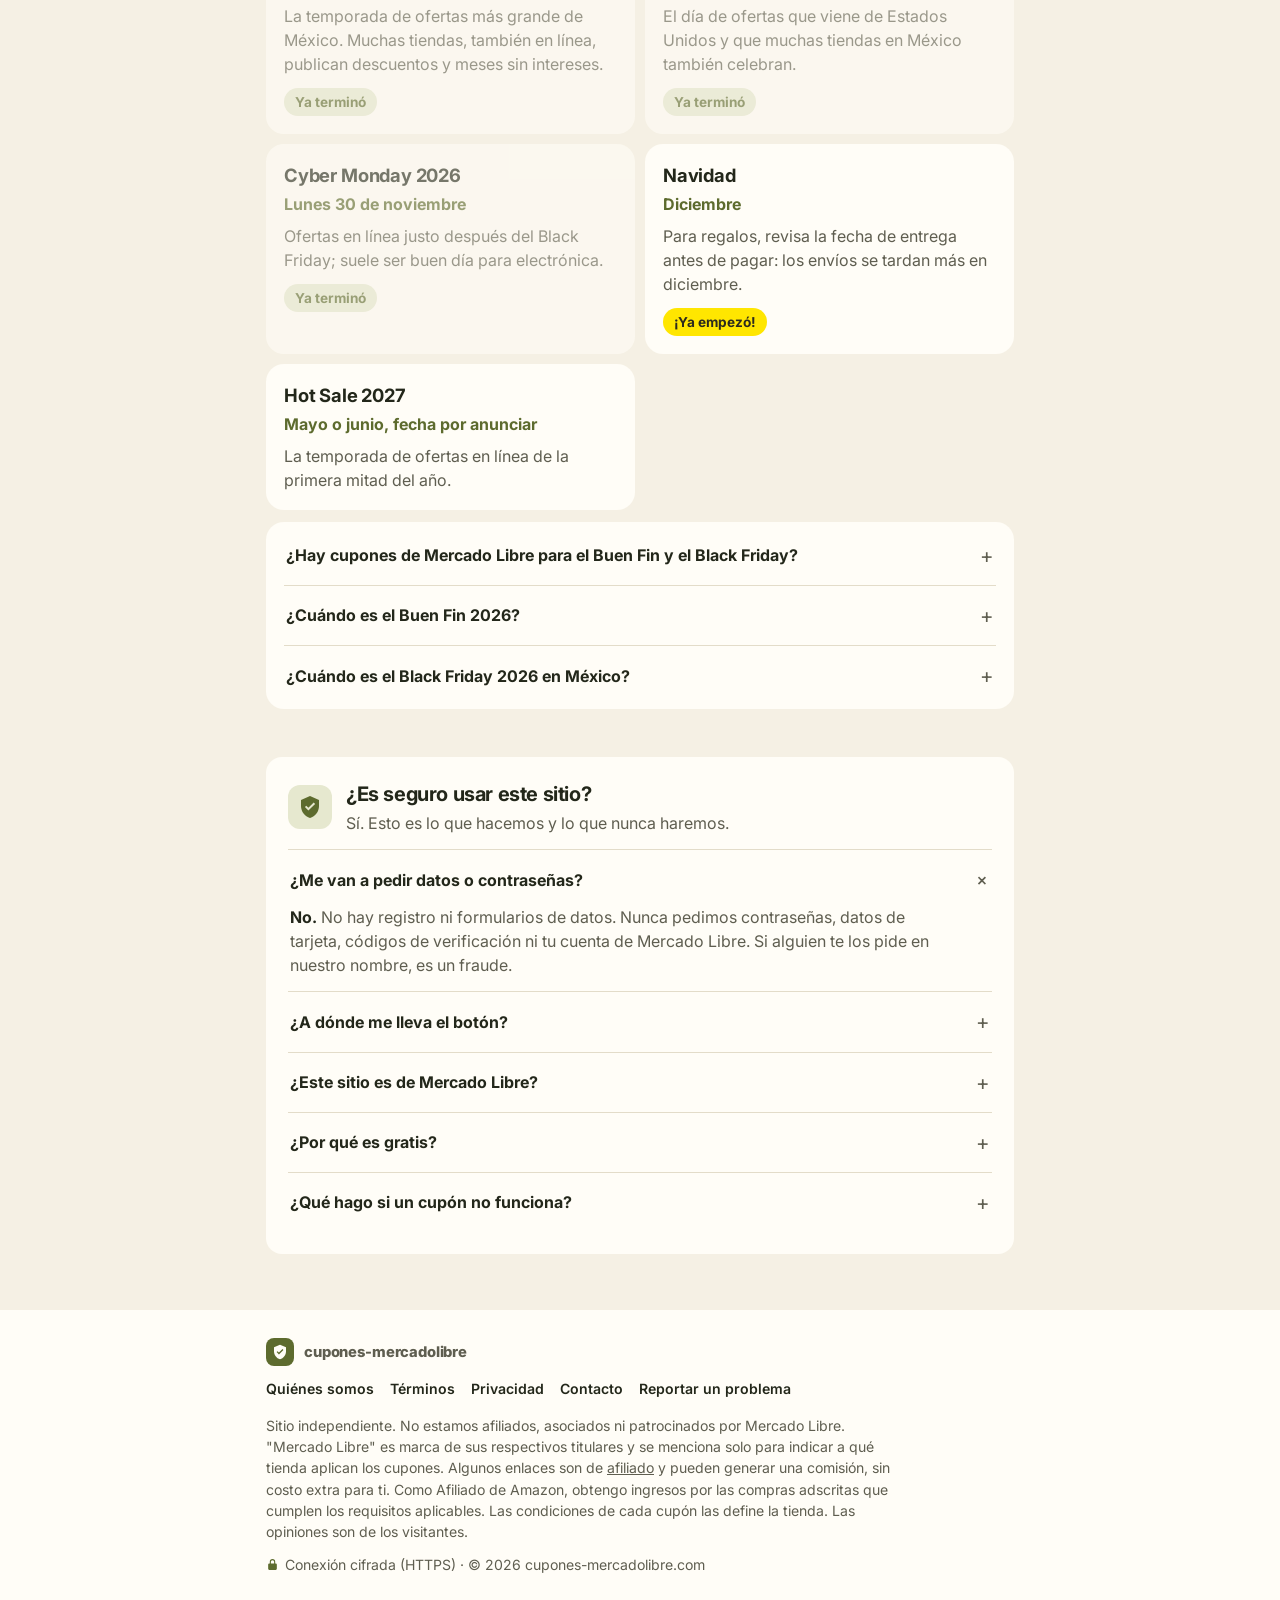
==== commit d7392026: "Promociones bancarias de Mercado Libre (sin código) desde cupondeldia.com - Lee "promociones" de cup" ====
--- a/index.html
+++ b/index.html
@@ -325,7 +325,7 @@
 
   <div id="toast" class="toast" role="status" aria-live="polite"></div>
 
-  <script src="app.js?v=19"></script>
+  <script src="app.js?v=20"></script>
   <script src="motion.js?v=11" defer></script>
   <script src="mascota.js?v=14" defer></script>
 </body>
